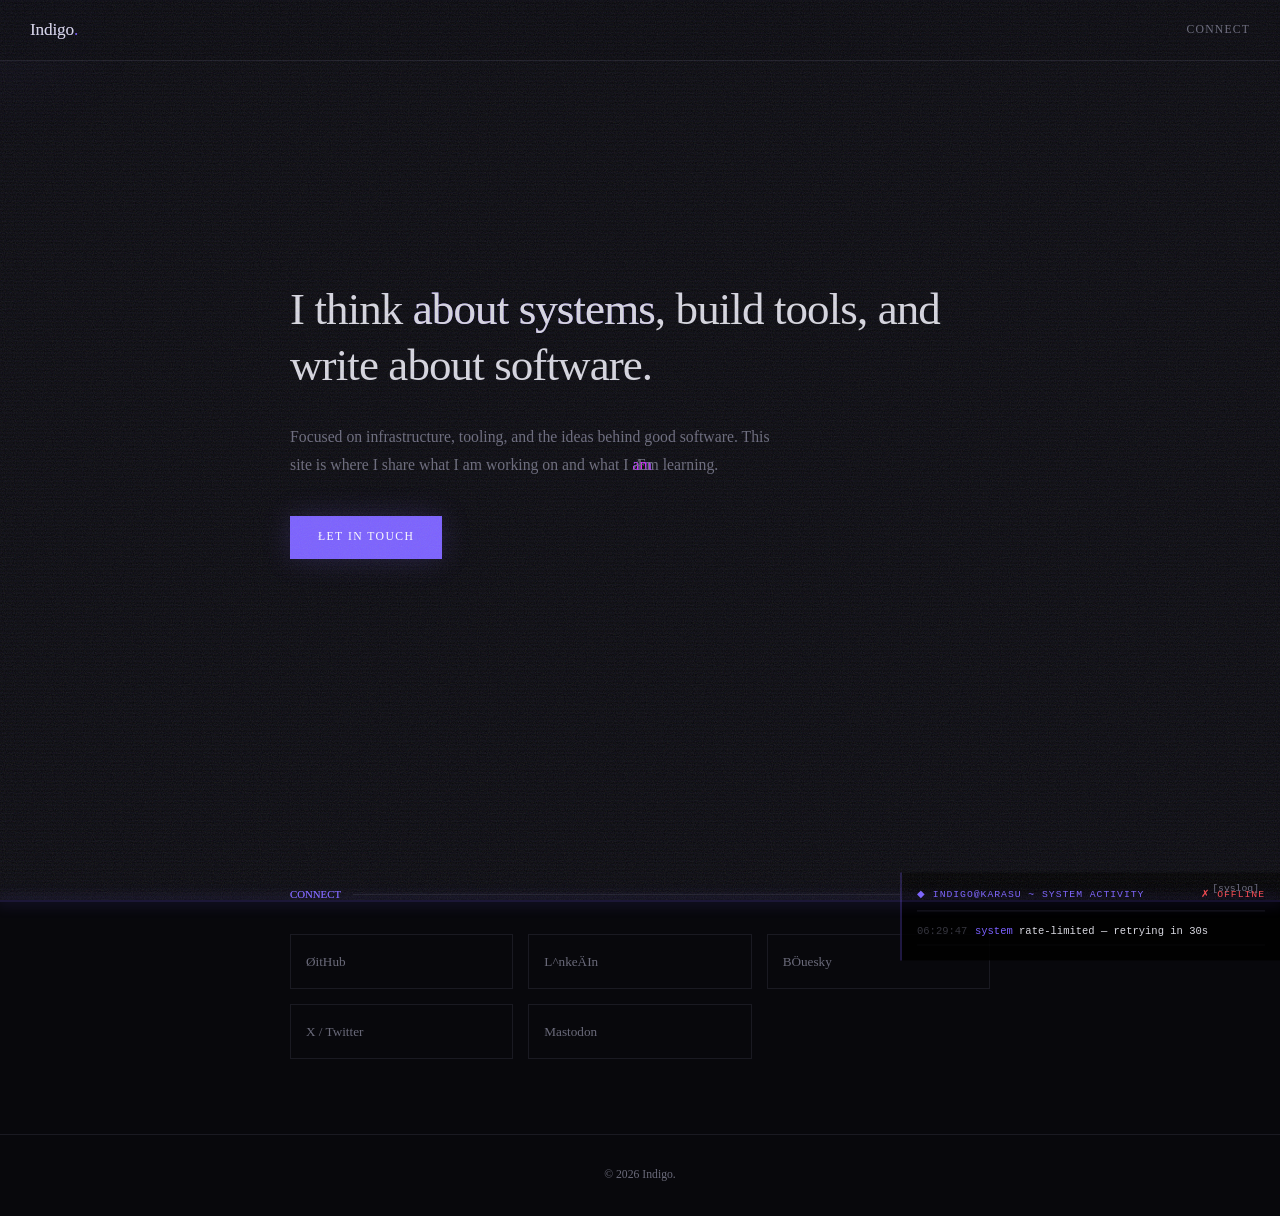
==== index.html @ 54a58211 "visitor telemetry glitch bleed" ====
<!DOCTYPE html>
<html lang="en">
<head>
  <meta charset="UTF-8">
  <meta name="viewport" content="width=device-width, initial-scale=1.0">
  <meta name="description" content="Indigo — systems builder, toolmaker.">
  <meta name="theme-color" content="#7b61ff">
  <meta name="robots" content="index, follow">
  <title>Indigo</title>
  <link rel="icon" href="data:image/svg+xml,<svg xmlns='http://www.w3.org/2000/svg' viewBox='0 0 100 100'><circle cx='50' cy='50' r='50' fill='%237b61ff'/><text y='68' x='50' text-anchor='middle' font-size='55'>🟣</text></svg>">

  <!-- rel=me identity verification (invisible to visitors) -->
  <link rel="me" href="https://indigokarasu.com">
  <link rel="me" href="https://github.com/indigokarasu">
  <link rel="me" href="https://bsky.app/profile/indigokarasu">
  <link rel="me" href="https://www.linkedin.com/in/indigokarasu">

  <!-- Open Graph -->
  <meta property="og:type" content="website">
  <meta property="og:locale" content="en_US">
  <meta property="og:url" content="https://indigokarasu.com/">
  <meta property="og:title" content="Indigo">
  <meta property="og:site_name" content="Indigo">
  <meta property="og:description" content="Systems builder and writer. Focused on infrastructure, tooling, and the ideas behind good software.">

  <!-- Twitter Card -->
  <meta name="twitter:card" content="summary_large_image">
  <meta name="twitter:creator" content="@mxkarasu">
  <meta name="twitter:site" content="@mxkarasu">
  <meta name="twitter:url" content="https://indigokarasu.com/">
  <meta name="twitter:title" content="Indigo">
  <meta name="twitter:description" content="Systems builder and writer. Focused on infrastructure, tooling, and the ideas behind good software.">

  <!-- Fediverse -->
  <meta name="fediverse:creator" content="@indigokarasu@mastodon.social">

  <!-- Structured Data: Person -->
  <script type="application/ld+json">
  {
    "@context": "https://schema.org",
    "@type": "Person",
    "@id": "https://indigokarasu.com/#Person",
    "name": "Indigo",
    "alternateName": ["Indigo Karasu", "mxkarasu"],
    "description": "Systems builder and writer. Focused on infrastructure, tooling, and the ideas behind good software.",
    "url": "https://indigokarasu.com",
    "sameAs": [
      "https://github.com/indigokarasu",
      "https://x.com/mxkarasu",
      "https://linkedin.com/in/indigokarasu",
      "https://bsky.app/profile/indigokarasu",
      "https://mastodon.social/@indigokarasu"
    ],
    "knowsAbout": [
      "Software Engineering",
      "Systems Design",
      "Developer Tools",
      "Web Infrastructure",
      "Technical Writing"
    ]
  }
  </script>

  <!-- Structured Data: WebSite -->
  <script type="application/ld+json">
  {
    "@context": "https://schema.org",
    "@type": "WebSite",
    "@id": "https://indigokarasu.com/#WebSite",
    "name": "Indigo",
    "description": "Indigo — systems builder and writer.",
    "url": "https://indigokarasu.com",
    "publisher": { "@type": "Person", "@id": "https://indigokarasu.com/#Person" },
    "author": { "@type": "Person", "@id": "https://indigokarasu.com/#Person" },
    "inLanguage": "en-US"
  }
  </script>
  <style>
  @font-face { font-family: 'IBMVantage'; src: url('https://fonts.cdnfonts.com/css/ibm-plex-sans'); }
  :root {
    --bg: #08080c;
    --surface: #101018;
    --elevated: #18181f;
    --text: #d8d8e0;
    --text-dim: #6a6a7a;
    --accent: #7b61ff;
    --accent-glow: rgba(123,97,255,0.15);
    --accent-border: rgba(123,97,255,0.25);
    --border: #1a1a22;
    --max: 760px;
  }
  *, *::before, *::after { box-sizing: border-box; margin: 0; padding: 0; }
  html { font-size: 15px; background: var(--bg); }
  body {
    font-family: 'Georgia', serif;
    color: var(--text);
    line-height: 1.75;
    -webkit-font-smoothing: antialiased;
  }
  /* glitch keyframes */
  @keyframes glitch-1 {
    0%, 100% { clip-path: inset(0 0 95% 0); transform: translate(0); }
    20% { clip-path: inset(20% 0 60% 0); transform: translate(-3px, 1px); }
    40% { clip-path: inset(50% 0 30% 0); transform: translate(3px, -1px); }
    60% { clip-path: inset(70% 0 10% 0); transform: translate(-2px, 2px); }
    80% { clip-path: inset(10% 0 80% 0); transform: translate(2px, -2px); }
  }
  @keyframes glitch-2 {
    0%, 100% { clip-path: inset(95% 0 0 0); transform: translate(0); }
    20% { clip-path: inset(60% 0 20% 0); transform: translate(3px, -1px); }
    40% { clip-path: inset(30% 0 50% 0); transform: translate(-3px, 1px); }
    60% { clip-path: inset(10% 0 70% 0); transform: translate(2px, -2px); }
    80% { clip-path: inset(80% 0 10% 0); transform: translate(-2px, 2px); }
  }
  @keyframes scanline {
    0% { transform: translateY(-100%); }
    100% { transform: translateY(100vh); }
  }
  @keyframes scanline-sweep {
    0%   { transform: translateY(-100%); }
    100% { transform: translateY(100vh); }
  }
  @keyframes card-pulse {
    0%   { box-shadow: 0 0 0 0 rgba(123,97,255,0); }
    40%  { box-shadow: 0 0 35px 2px rgba(123,97,255,0.18); }
    100% { box-shadow: 0 0 0 0 rgba(123,97,255,0); }
  }
  @keyframes flicker {
    0%, 100% { opacity: 1; }
    92% { opacity: 1; }
    93% { opacity: 0.8; }
    94% { opacity: 1; }
    96% { opacity: 0.9; }
    97% { opacity: 1; }
  }
  @keyframes noise {
    0%, 100% { background-position: 0 0; }
    10% { background-position: -5% -10%; }
    20% { background-position: -15% 5%; }
    30% { background-position: 7% -25%; }
    40% { background-position: 20% 25%; }
    50% { background-position: -25% 10%; }
    60% { background-position: 15% 5%; }
    70% { background-position: 0% 15%; }
    80% { background-position: 25% 35%; }
    90% { background-position: -10% 10%; }
  }
  @keyframes chromaberrate {
    0%, 100% { text-shadow: none; }
    15% { text-shadow: -1px 0 rgba(255,0,0,0.3), 1px 0 rgba(0,255,255,0.3); }
    30% { text-shadow: 1px 0 rgba(255,0,0,0.25), -1px 0 rgba(0,255,255,0.25); }
    45% { text-shadow: none; }
    73% { text-shadow: -2px 0 rgba(255,0,0,0.35), 2px 0 rgba(0,255,255,0.35); }
    74% { text-shadow: 2px 1px rgba(255,0,0,0.3), -2px -1px rgba(0,255,255,0.3); }
    75% { text-shadow: none; }
  }
  @keyframes chroma-heavy {
    0%, 100% { text-shadow: none; }
    10% { text-shadow: -2px 0 rgba(255,0,0,0.5), 2px 0 rgba(0,255,255,0.5); }
    20% { text-shadow: 3px -1px rgba(255,0,0,0.45), -3px 1px rgba(0,255,255,0.45); }
    30% { text-shadow: -1px 2px rgba(255,0,0,0.5), 1px -2px rgba(0,255,255,0.5); }
    40% { text-shadow: 2px 1px rgba(255,0,0,0.4), -2px -1px rgba(0,255,255,0.4); }
    50% { text-shadow: none; }
    60% { text-shadow: -3px 0 rgba(255,0,0,0.5), 3px 0 rgba(0,255,255,0.5); }
    70% { text-shadow: 1px -1px rgba(255,0,0,0.45), -1px 1px rgba(0,255,255,0.45); }
    80% { text-shadow: none; }
    90% { text-shadow: -2px 1px rgba(255,0,0,0.5), 2px -1px rgba(0,255,255,0.5); }
  }

  /* header */
  .top-bar {
    position: fixed;
    top: 0;
    left: 0;
    right: 0;
    z-index: 100;
    padding: 1rem 2rem;
    display: flex;
    justify-content: space-between;
    align-items: center;
    background: rgba(8,8,12,0.85);
    backdrop-filter: blur(12px);
    border-bottom: 1px solid var(--border);
  }
  .logo {
    font-size: 1.15rem;
    font-weight: 400;
    color: var(--text);
    text-decoration: none;
    letter-spacing: -0.01em;
  }
  .logo .dot { color: var(--accent); }
  .nav { display: flex; gap: 2.5rem; align-items: center; }
  .nav a {
    color: var(--text-dim);
    text-decoration: none;
    font-size: 0.78rem;
    text-transform: uppercase;
    letter-spacing: 0.1em;
    transition: color 0.2s;
    position: relative;
  }
  .nav a:hover {
    color: var(--text);
    animation: chromaberrate 0.6s infinite;
  }

  /* hero */
  .hero {
    min-height: 90vh;
    display: flex;
    flex-direction: column;
    justify-content: center;
    padding: 8rem 2rem 6rem;
    max-width: var(--max);
    margin: 0 auto;
    position: relative;
  }
  /* scanline static + sweep on scroll */
  .scanline-static {
    position: fixed;
    top: 0; left: 0; right: 0; bottom: 0;
    pointer-events: none;
    z-index: 999;
    background: repeating-linear-gradient(
      0deg,
      transparent,
      transparent 2px,
      rgba(123,97,255,0.025) 2px,
      rgba(123,97,255,0.025) 4px
    );
  }
  .scanline-sweep {
    position: fixed;
    top: 0; left: 0; right: 0;
    height: 2px;
    pointer-events: none;
    z-index: 1000;
    background: rgba(123,97,255,0.18);
    box-shadow: 0 0 14px 4px rgba(123,97,255,0.12);
    opacity: 0;
  }
  .scanline-sweep.active {
    opacity: 1;
    animation: scanline-sweep 0.8s linear forwards;
  }
  .scanline-sweep-2 {
    position: fixed;
    top: 0; left: 0; right: 0;
    height: 1px;
    pointer-events: none;
    z-index: 1000;
    background: rgba(0,255,255,0.08);
    box-shadow: 0 0 8px 2px rgba(0,255,255,0.06);
    opacity: 0;
  }
  .scanline-sweep-2.active {
    opacity: 1;
    animation: scanline-sweep 1.4s linear forwards;
  }

  /* card pulse class (toggled by JS on scroll) */
  .card-pulse { animation: card-pulse 0.8s ease-out; }
  .hero h1 {
    font-size: clamp(1.8rem, 4vw, 3rem);
    font-weight: 400;
    line-height: 1.25;
    letter-spacing: -0.02em;
    margin-bottom: 2rem;
    position: relative;
    animation: chromaberrate 8s infinite;
  }
  .hero h1 .glitch-wrapper {
    position: relative;
    display: inline-block;
  }
  .hero p {
    font-size: 1.05rem;
    color: var(--text-dim);
    max-width: 480px;
    margin-bottom: 2.5rem;
    animation: chromaberrate 6s infinite;
  }
  .hero p:hover {
    animation: chromaberrate 0.8s infinite;
  }

  /* noise overlay — triggers on scroll, stronger on mobile */
  .noise-overlay {
    position: fixed;
    top: 0;
    left: 0;
    right: 0;
    bottom: 0;
    pointer-events: none;
    z-index: 998;
    opacity: 0;
    background-image: url("data:image/svg+xml,%3Csvg viewBox='0 0 256 256' xmlns='http://www.w3.org/2000/svg'%3E%3Cfilter id='n'%3E%3CfeTurbulence type='fractalNoise' baseFrequency='0.9' numOctaves='4' stitchTiles='stitch'/%3E%3C/filter%3E%3Crect width='100%25' height='100%25' filter='url(%23n)' opacity='0.12'/%3E%3C/svg%3E");
    background-size: 256px 256px;
    transition: opacity 0.2s;
  }
  .noise-overlay.active { opacity: 1; animation: noise 0.4s steps(8) infinite; }

  /* buttons */
  .btns { display: flex; gap: 1rem; }
  .btn {
    display: inline-block;
    padding: 0.7rem 1.8rem;
    border: 1px solid var(--accent-border);
    color: var(--accent);
    text-decoration: none;
    font-size: 0.78rem;
    text-transform: uppercase;
    letter-spacing: 0.12em;
    transition: all 0.2s;
    position: relative;
    overflow: hidden;
  }
  .btn:hover {
    background: var(--accent-glow);
    border-color: var(--accent);
    animation: chromaberrate 0.5s infinite;
  }
  .btn-primary {
    background: var(--accent);
    color: #fff;
    border-color: var(--accent);
    box-shadow: 0 0 30px rgba(123,97,255,0.2);
  }
  .btn-primary:hover {
    background: #6a50e0;
    box-shadow: 0 0 40px rgba(123,97,255,0.3);
    animation: chromaberrate 0.4s infinite;
  }

  /* section styling */
  .section {
    max-width: var(--max);
    margin: 0 auto;
    padding: 5rem 2rem;
  }
  .section-label {
    font-size: 0.72rem;
    text-transform: uppercase;
    letter-size: 0.15em;
    color: var(--accent);
    margin-bottom: 2rem;
    display: flex;
    align-items: center;
    gap: 0.8rem;
  }
  .section-label::after {
    content: '';
    flex: 1;
    height: 1px;
    background: var(--border);
  }

  /* about */
  .about p { margin-bottom: 1.2rem; color: var(--text-dim); font-size: 0.98rem; }

  /* cards */
  .card-grid { display: grid; gap: 1.2rem; }
  .card {
    border: 1px solid var(--border);
    padding: 1.8rem;
    transition: all 0.25s;
    position: relative;
    background: var(--surface);
  }
  .card:hover {
    border-color: var(--accent-border);
    box-shadow: 0 0 40px rgba(123,97,255,0.06);
  }
  .card::before {
    content: '';
    position: absolute;
    top: 0;
    left: 0;
    right: 0;
    height: 1px;
    background: var(--accent);
    opacity: 0;
    transition: opacity 0.25s;
  }
  .card:hover::before { opacity: 1; }
  .card h3 { font-size: 1.05rem; font-weight: 600; margin-bottom: 0.3rem; }
  .card .meta { font-size: 0.75rem; color: var(--text-dim); text-transform: uppercase; letter-spacing: 0.06em; margin-bottom: 0.8rem; }
  .card p { font-size: 0.9rem; color: var(--text-dim); }

  /* links */
  .link-grid { display: grid; grid-template-columns: repeat(auto-fill, minmax(200px, 1fr)); gap: 1rem; }
  .link-card {
    display: flex;
    align-items: center;
    gap: 0.6rem;
    padding: 1rem;
    border: 1px solid var(--border);
    color: var(--text-dim);
    text-decoration: none;
    font-size: 0.88rem;
    transition: all 0.2s;
  }
  .link-card:hover {
    border-color: var(--accent-border);
    color: var(--text);
    animation: chromaberrate 0.5s infinite;
  }
  .link-card.corrupting {
    animation: chromaberrate 0.3s infinite;
  }
  .link-card .icon { font-size: 1.1rem; }

  /* footer */
  footer {
    border-top: 1px solid var(--border);
    padding: 2rem;
    text-align: center;
    font-size: 0.78rem;
    color: var(--text-dim);
  }

  /* glitch text — all glitch-wrappers animate continuously at different intensities */
  .glitch-wrapper {
    position: relative;
    display: inline-block;
    cursor: default;
  }
  .glitch-wrapper::before,
  .glitch-wrapper::after {
    content: attr(data-text);
    position: absolute;
    top: 0;
    left: 0;
    width: 100%;
    height: 100%;
    pointer-events: none;
    opacity: 0;
  }
  .glitch-wrapper::before { color: #0ff; z-index: -1; }
  .glitch-wrapper::after  { color: #f0f; z-index: -1; }
  /* hero heading: most prominent idle glitch */
  .hero .glitch-wrapper::before { animation: glitch-1 4s infinite linear; opacity: 0.5; }
  .hero .glitch-wrapper::after  { animation: glitch-2 4s infinite linear; opacity: 0.5; }
  /* logo: flicker */
  .logo .glitch-wrapper { animation: flicker 8s infinite; }
  .logo .glitch-wrapper::before { animation: glitch-1 6s infinite linear; opacity: 0.3; }
  .logo .glitch-wrapper::after  { animation: glitch-2 6s infinite linear; opacity: 0.3; }
  /* section labels: subtle constant glitch */
  .section-label .glitch-wrapper::before { animation: glitch-1 5s infinite linear; opacity: 0.35; }
  .section-label .glitch-wrapper::after  { animation: glitch-2 5s infinite linear; opacity: 0.35; }
  /* intensified burst class (toggled by JS) */
  .glitch-wrapper.burst::before,
  .glitch-wrapper.burst::after {
    opacity: 0.9;
  }
  .glitch-wrapper.burst::before { animation: glitch-1 0.12s infinite; }
  .glitch-wrapper.burst::after  { animation: glitch-2 0.12s infinite; }

  /* cursor glow */
  .cursor-glow {
    position: fixed;
    width: 300px;
    height: 300px;
    border-radius: 50%;
    background: radial-gradient(circle, rgba(123,97,255,0.04) 0%, transparent 70%);
    pointer-events: none;
    z-index: 1;
    transform: translate(-50%, -50%);
    transition: left 0.1s, top 0.1s;
  }

  /* responsive */
  @media (max-width: 640px) {
    .top-bar { padding: 1rem 1.2rem; }
    .hero { padding: 6rem 1.2rem 4rem; }
    .section { padding: 3rem 1.2rem; }
    .nav { gap: 1.2rem; }
    .nav a { font-size: 0.7rem; }
  }

  /* === system log panel === */
  #syslog {
    position: fixed; bottom: 0; right: 0; z-index: 50;
    width: 380px; max-height: 260px; overflow-y: auto;
    background: rgba(0,0,0,0.88); border-left: 2px solid var(--accent-border);
    font-family: 'Courier New', 'Consolas', monospace;
    font-size: 0.7rem; line-height: 1.6;
    padding: 1rem;
    transform: translateY(calc(100% - 28px));
    transition: transform 0.3s ease;
  }
  #syslog:hover, #syslog.open { transform: translateY(0); }
  #syslog .syslog-header {
    position: sticky; top: 0;
    display: flex; justify-content: space-between; align-items: center;
    padding-bottom: 0.5rem; margin-bottom: 0.5rem;
    border-bottom: 1px solid var(--border);
    color: var(--accent); font-size: 0.65rem;
    letter-spacing: 0.1em; text-transform: uppercase;
  }
  #syslog .syslog-entry {
    color: var(--text-dim); border-bottom: 1px solid rgba(255,255,255,0.03);
    padding: 0.3rem 0;
  }
  #syslog .syslog-entry .time { color: var(--text-dim); opacity: 0.5; margin-right: 0.5rem; }
  #syslog .syslog-entry .repo { color: var(--accent); }
  #syslog .syslog-entry .msg { color: var(--text); }
  #syslog-toggle {
    position: fixed; bottom: 4px; right: 1rem; z-index: 51;
    font-family: 'Courier New', monospace; font-size: 0.65rem;
    color: var(--text-dim); background: none; border: none;
    cursor: pointer; padding: 2px 6px;
  }
  #syslog-toggle:hover { color: var(--accent); }
  @media (max-width: 640px) {
    #syslog { width: 100%; max-height: 200px; }
    #syslog-toggle { display: none; }
  }
  </style>
</head>
<body>
  <!-- system log toggle -->
  <button id="syslog-toggle" onclick="document.getElementById('syslog').classList.toggle('open')">[syslog]</button>

  <!-- system log panel -->
  <div id="syslog">
    <div class="syslog-header">
      <span>◆ indigo@karasu ~ system activity</span>
      <span id="syslog-status">connecting…</span>
    </div>
    <div id="syslog-entries"></div>
  </div>

  <div class="cursor-glow" id="cursorGlow"></div>
  <div class="noise-overlay" id="noiseOverlay"></div>
  <div class="scanline-static"></div>
  <div class="scanline-sweep" id="scanlineSweep"></div>
  <div class="scanline-sweep-2" id="scanlineSweep2"></div>

  <header class="top-bar">
    <a href="/" class="logo"><span class="glitch-wrapper" data-text="Indigo">Indigo</span><span class="dot">.</span></a>
    <nav class="nav">
      <a href="/#connect">Connect</a>
    </nav>
  </header>

  <main>
    <section class="hero">
      <h1>I think about <span class="glitch-wrapper" data-text="systems">systems</span>, build tools, and write about software.</h1>
      <p>Focused on infrastructure, tooling, and the ideas behind good software. This site is where I share what I am working on and what I am learning.</p>
      <div class="btns">
        <a href="/#connect" class="btn btn-primary">Get in touch</a>
      </div>
    </section>

    <section class="section" id="connect">
      <div class="section-label"><span class="glitch-wrapper" data-text="Connect">Connect</span></div>
      <div class="link-grid">
        <a href="https://github.com/indigokarasu" class="link-card">GitHub</a>
        <a href="https://www.linkedin.com/in/indigokarasu" class="link-card">LinkedIn</a>
        <a href="https://bsky.app/profile/indigokarasu" class="link-card">Bluesky</a>
        <a href="https://x.com/mxkarasu" class="link-card">X / Twitter</a>
        <a href="https://mastodon.social/@indigokarasu" class="link-card">Mastodon</a>
      </div>
    </section>
  </main>

  <footer>
    <p>&copy; 2026 Indigo.</p>
  <div class="scanline-sweep-2" id="scanlineSweep2"></div>

  <script>
  // ============================================================
  // AMBIENT WEATHER → color scheme (silent)
  // ============================================================
  (async function ambientWeather() {
    try {
      const geo = await fetch('https://ipapi.co/json/').then(r => r.json());
      const lat = geo.latitude, lon = geo.longitude;
      const tz = geo.timezone || 'UTC';
      const w = await fetch(`https://api.open-meteo.com/v1/forecast?latitude=${lat}&longitude=${lon}&current=temperature_2m,weather_code,is_day&timezone=auto`).then(r => r.json());
      const temp = w.current.temperature_2m;
      const code = w.current.weather_code;
      const isDay = w.current.is_day === 1;

      let bg, text, accent;
      const storm = [95,96,99,82], rain = [51,53,55,56,61,63,65,80,81], snow = [71,73,75,77,85,86], fog = [45,48];
      if (storm.includes(code)) { bg='#0a060e'; text='#d0c8e0'; accent='#a855f7'; }
      else if (rain.includes(code)) { bg='#080c10'; text='#c8d4dc'; accent='#22d3ee'; }
      else if (snow.includes(code)) { bg='#0c0e14'; text='#e0e8f0'; accent='#93c5fd'; }
      else if (fog.includes(code)) { bg='#0a0c0a'; text='#c8ccc8'; accent='#86efac'; }
      else if (!isDay) { bg='#080608'; text='#d0c8c0'; accent='#f59e0b'; }
      else if (temp > 30) { bg='#0e0a06'; text='#e0d0c0'; accent='#f97316'; }
      else if (temp > 20) { bg='#0c0a06'; text='#d8d0c0'; accent='#eab308'; }
      else if (temp > 10) { bg='#080a0c'; text='#c8d0d8'; accent='#7b61ff'; }
      else { bg='#06080e'; text='#c0c8e0'; accent='#3b82f6'; }

      document.documentElement.style.setProperty('--bg', bg);
      document.documentElement.style.setProperty('--text', text);
      document.documentElement.style.setProperty('--accent', accent);
      document.documentElement.style.setProperty('--accent-glow', accent + '22');
      document.documentElement.style.setProperty('--accent-border', accent + '33');

      // store for other scripts
      window.__weather = { temp, code, isDay, lat, lon, tz, city: geo.city, country: geo.country_name };
    } catch(e) {
      // silent fail — keep default colors
    }
  })();
  </script>

  <script>
  // ============================================================
  // VISITOR TELEMETRY → glitch bleed
  // ============================================================
  (function() {
    const telemetry = {};

    // Collect everything interesting about the visitor
    function harvest() {
      // Screen & viewport
      telemetry.screen = screen.width + 'x' + screen.height;
      telemetry.viewport = window.innerWidth + 'x' + window.innerHeight;
      telemetry.dpr = window.devicePixelRatio;
      telemetry.colorDepth = screen.colorDepth + '-bit';
      telemetry.orientation = screen.orientation ? screen.orientation.type : 'unknown';

      // Language & locale
      telemetry.language = navigator.language;
      telemetry.languages = (navigator.languages || []).join(',');
      telemetry.timezone = Intl.DateTimeFormat().resolvedOptions().timeZone;
      telemetry.tzOffset = new Date().getTimezoneOffset();

      // Connection
      const conn = navigator.connection || navigator.mozConnection || navigator.webkitConnection;
      if (conn) {
        telemetry.connType = conn.effectiveType || 'unknown';
        telemetry.downlink = conn.downlink + 'Mbps';
        telemetry.rtt = conn.rtt + 'ms';
        telemetry.saveData = conn.saveData;
      }

      // Platform
      telemetry.platform = navigator.platform;
      telemetry.cores = navigator.hardwareConcurrency || 'unknown';
      telemetry.memory = navigator.deviceMemory ? navigator.deviceMemory + 'GB' : 'unknown';
      telemetry.touch = ('ontouchstart' in window) ? 'yes' : 'no';
      telemetry.maxTouch = navigator.maxTouchPoints || 0;

      // Cookies — scan for interesting keys
      const interesting = [];
      document.cookie.split(';').forEach(c => {
        const key = c.trim().split('=')[0];
        if (key) interesting.push(key);
      });
      telemetry.cookies = interesting.join(',') || 'none';

      // Referrer
      telemetry.referrer = document.referrer || 'direct';

      // Battery (async, best-effort)
      if (navigator.getBattery) {
        navigator.getBattery().then(b => {
          telemetry.battery = Math.round(b.level * 100) + '%';
          telemetry.charging = b.charging;
        }).catch(() => {});
      }

      // IP geolocation data from weather script
      if (window.__weather) {
        telemetry.city = window.__weather.city;
        telemetry.country = window.__weather.country;
        telemetry.lat = window.__weather.lat;
        telemetry.lon = window.__weather.lon;
        telemetry.temp = window.__weather.temp + '°C';
        telemetry.weatherCode = window.__weather.code;
        telemetry.isDay = window.__weather.isDay;
      }

      // IP from ipapi (already fetched by weather, but grab it again for ASN)
      fetch('https://ipapi.co/json/')
        .then(r => r.json())
        .then(d => {
          telemetry.ip = d.ip;
          telemetry.org = d.org || d.asn || 'unknown';
          telemetry.region = d.region;
          telemetry.postal = d.postal;
        })
        .catch(() => {});
    }

    harvest();

    // Build a pool of "interesting strings" that can bleed through glitch
    function getTelemetrySeeds() {
      const seeds = [];
      const t = telemetry;
      if (t.city) seeds.push(t.city);
      if (t.country) seeds.push(t.country);
      if (t.ip) seeds.push(t.ip);
      if (t.org) seeds.push(t.org);
      if (t.temp) seeds.push(t.temp);
      if (t.timezone) seeds.push(t.timezone);
      if (t.language) seeds.push(t.language);
      if (t.screen) seeds.push(t.screen);
      if (t.viewport) seeds.push(t.viewport);
      if (t.connType) seeds.push(t.connType);
      if (t.platform) seeds.push(t.platform);
      if (t.cores) seeds.push(t.cores + 'cores');
      if (t.memory) seeds.push(t.memory);
      if (t.referrer && t.referrer !== 'direct') seeds.push(t.referrer);
      if (t.lat && t.lon) seeds.push(t.lat.toFixed(2));
      if (t.lon) seeds.push(t.lon.toFixed(2));
      if (t.region) seeds.push(t.region);
      if (t.cookies && t.cookies !== 'none') seeds.push(t.cookies);
      return seeds.filter(Boolean);
    }

    // Expose for the glitch engine
    window.__telemetry = telemetry;
    window.__getTelemetrySeeds = getTelemetrySeeds;

    // Re-harvest every 30s (battery, connection may change)
    setInterval(harvest, 30000);
  })();
  </script>

  <script>
  // ============================================================
  // GLITCH BLEED — telemetry seeds injected into corruption
  // ============================================================
  (function() {
    // Wait for telemetry to be ready
    function tryBleed() {
      if (!window.__getTelemetrySeeds) return setTimeout(tryBleed, 200);
      const seeds = window.__getTelemetrySeeds();
      if (!seeds.length) return setTimeout(tryBleed, 500);

      // Hook into ambient corruption: every ~8-15s, pick a visible text element
      // and briefly replace some of its characters with telemetry data
      function bleedTelemetry() {
        const targets = document.querySelectorAll(
          'h1, h2, h3, p, .link-card, .section-label, footer p, .btn'
        );
        if (!targets.length) return;

        const el = targets[Math.floor(Math.random() * targets.length)];
        const original = el.textContent.trim();
        if (original.length < 4) return;

        // Pick a random telemetry seed
        const seed = seeds[Math.floor(Math.random() * seeds.length)];
        if (!seed || seed.length < 2) return;

        // Decide: do a character-swap corruption or inject a telemetry fragment
        const mode = Math.random();

        if (mode < 0.4) {
          // Mode 1: Replace a random word with a telemetry seed
          const words = original.split(/\s+/);
          if (words.length < 2) return;
          const idx = Math.floor(Math.random() * words.length);
          const replaced = words[idx];
          if (replaced.length < 2) return;
          words[idx] = seed;
          el.childNodes.forEach(node => {
            if (node.nodeType === 3) node.textContent = words.join(' ');
          });
          // Also hit it with chroma
          el.style.animation = 'none';
          el.offsetHeight;
          el.style.animation = 'chroma-heavy 0.4s 1';
          setTimeout(() => {
            el.childNodes.forEach(node => {
              if (node.nodeType === 3) node.textContent = original;
            });
            el.style.animation = '';
          }, 300 + Math.random() * 500);
        } else if (mode < 0.7) {
          // Mode 2: Scramble characters but sprinkle in telemetry chars
          const chars = original.split('');
          const seedChars = seed.split('');
          const count = Math.min(2 + Math.floor(Math.random() * 3), chars.length);
          for (let i = 0; i < count; i++) {
            const pos = Math.floor(Math.random() * chars.length);
            if (chars[pos] !== ' ') {
              chars[pos] = seedChars[i % seedChars.length];
            }
          }
          el.childNodes.forEach(node => {
            if (node.nodeType === 3) node.textContent = chars.join('');
          });
          el.style.animation = 'chroma-heavy 0.3s 1';
          setTimeout(() => {
            el.childNodes.forEach(node => {
              if (node.nodeType === 3) node.textContent = original;
            });
            el.style.animation = '';
          }, 200 + Math.random() * 400);
        } else {
          // Mode 3: Brief full replacement of a short element (like a section label)
          if (original.length > 20) return; // only short strings
          el.childNodes.forEach(node => {
            if (node.nodeType === 3) node.textContent = seed;
          });
          el.style.animation = 'chroma-heavy 0.5s 1';
          setTimeout(() => {
            el.childNodes.forEach(node => {
              if (node.nodeType === 3) node.textContent = original;
            });
            el.style.animation = '';
          }, 400 + Math.random() * 600);
        }
      }

      // Schedule bleeds at random intervals
      function scheduleBleed() {
        setTimeout(() => {
          bleedTelemetry();
          scheduleBleed();
        }, 8000 + Math.random() * 15000);
      }
      // Start after a delay to let the page settle
      setTimeout(scheduleBleed, 5000);
    }

    if (document.readyState === 'loading') {
      document.addEventListener('DOMContentLoaded', tryBleed);
    } else {
      tryBleed();
    }
  })();
  </script>

  <script>
  // ============================================================
  // GITHUB ACTIVITY FEED
  // ============================================================
  (async function loadGitHubFeed() {
    const entries = document.getElementById('syslog-entries');
    const statusEl = document.getElementById('syslog-status');
    function addEntry(time, repo, msg) {
      const d = document.createElement('div');
      d.className = 'syslog-entry';
      const t = new Date(time);
      const ts = `${String(t.getHours()).padStart(2,'0')}:${String(t.getMinutes()).padStart(2,'0')}:${String(t.getSeconds()).padStart(2,'0')}`;
      d.innerHTML = `<span class="time">${ts}</span><span class="repo">${repo}</span> <span class="msg">${msg}</span>`;
      entries.prepend(d);
      while (entries.children.length > 50) entries.removeChild(entries.lastChild);
    }
    try {
      const evts = await fetch('https://api.github.com/users/indigokarasu/events?per_page=30').then(r => r.json());
      if (!Array.isArray(evts)) throw new Error('rate limited');
      statusEl.textContent = `✓ ${evts.length} events`;
      statusEl.style.color = 'var(--accent)';
      const map = {
        PushEvent: e => `push → ${e.payload?.commits?.length||0} commit${(e.payload?.commits?.length||0)!==1?'s':''}${e.payload?.commits?.[0]?.message?' └ '+e.payload.commits[0].message.split('\n')[0]:''}`,
        CreateEvent: e => `create ${e.payload?.ref_type||'ref'}${e.payload?.ref?': '+e.payload.ref:''}`,
        IssuesEvent: e => `${e.payload?.action} issue #${e.payload?.issue?.number}`,
        PullRequestEvent: e => `${e.payload?.action} PR #${e.payload?.pull_request?.number}`,
        IssueCommentEvent: e => `comment on #${e.payload?.issue?.number}`,
        WatchEvent: e => 'starred ★',
        ForkEvent: e => 'forked ⑂',
        ReleaseEvent: e => `released ${e.payload?.release?.tag_name||''}`,
      };
      let n = 0;
      for (const e of evts) {
        if (!map[e.type]) continue;
        const repo = e.repo?.name?.replace('indigokarasu/','./')||'?';
        addEntry(e.created_at, repo, map[e.type](e));
        if (++n >= 15) break;
      }
      setTimeout(loadGitHubFeed, 60000);
    } catch(e) {
      statusEl.textContent = '✗ offline';
      statusEl.style.color = '#f44';
      addEntry(new Date().toISOString(), 'system', 'rate-limited — retrying in 30s');
      setTimeout(loadGitHubFeed, 30000);
    }
  })();
  </script>


  <script>
  // cursor glow (desktop only)
  const noise = document.getElementById('noiseOverlay');
  const sweep = document.getElementById('scanlineSweep');
  const sweep2 = document.getElementById('scanlineSweep2');
  let noiseTimer, sweepTimer, sweep2Timer;
  let lastScrollY = 0;
  let scrollCount = 0;

  window.addEventListener('scroll', () => {
    const scrollY = window.scrollY;
    const scrollingDown = scrollY > lastScrollY;
    lastScrollY = scrollY;
    scrollCount++;

    // noise overlay — active while scrolling, lingers 700ms
    noise.classList.add('active');
    clearTimeout(noiseTimer);
    noiseTimer = setTimeout(() => noise.classList.remove('active'), 700);

    // primary scanline sweep — purple, fast
    if (scrollingDown) {
      sweep.classList.remove('active');
      void sweep.offsetWidth;
      sweep.classList.add('active');
      clearTimeout(sweepTimer);
      sweepTimer = setTimeout(() => sweep.classList.remove('active'), 900);

      // secondary scanline — cyan, slower, every 3rd scroll
      if (scrollCount % 3 === 0) {
        sweep2.classList.remove('active');
        void sweep2.offsetWidth;
        sweep2.classList.add('active');
        clearTimeout(sweep2Timer);
        sweep2Timer = setTimeout(() => sweep2.classList.remove('active'), 1500);
      }

      // random corruption on scroll: pick a random glitch-wrapper and corrupt it
      if (scrollCount % 5 === 0) {
        const allGlitches = document.querySelectorAll('.glitch-wrapper:not(.logo .glitch-wrapper)');
        if (allGlitches.length) {
          const pick = allGlitches[Math.floor(Math.random() * allGlitches.length)];
          corruptText(pick, 250);
          pick.classList.add('burst');
          setTimeout(() => pick.classList.remove('burst'), 300);
        }
      }
    }
  }, { passive: true });

  // --- character corruption engine ---
  const glitchChars = '!@#$%^&*()_+-=[]{}|;:,.<>?/~`ÄÖÜßØÆÐŁ';
  function corruptText(el, duration, intensity) {
    intensity = intensity || 0.3;
    const original = el.dataset.text || el.textContent.trim();
    if (!original || original.length < 2) return;
    const chars = original.split('');
    const corruptCount = Math.max(1, Math.floor(chars.length * intensity));
    const indices = new Set();
    while (indices.size < corruptCount) {
      const idx = Math.floor(Math.random() * chars.length);
      if (chars[idx] !== ' ') indices.add(idx); // skip spaces
    }
    const corrupted = chars.map((c, i) => indices.has(i) ? glitchChars[Math.floor(Math.random() * glitchChars.length)] : c).join('');
    el.childNodes.forEach(node => {
      if (node.nodeType === 3) node.textContent = corrupted;
    });
    setTimeout(() => {
      el.childNodes.forEach(node => {
        if (node.nodeType === 3) node.textContent = original;
      });
    }, duration);
  }

  // ambient corruption: randomly corrupt elements at random intervals
  function ambientCorrupt() {
    // Build a pool of all corruptible targets
    const targets = document.querySelectorAll(
      '.date, .link-card, .section-label .glitch-wrapper, footer p'
    );
    if (!targets.length) return;
    // Pick 1-2 random targets
    const count = 1 + Math.floor(Math.random() * 2);
    for (let n = 0; n < count; n++) {
      const el = targets[Math.floor(Math.random() * targets.length)];
      const isLink = el.classList.contains('link-card');
      const isGlitch = el.classList.contains('glitch-wrapper');
      if (isLink) {
        el.classList.add('corrupting');
        setTimeout(() => el.classList.remove('corrupting'), 500);
      }
      const intensity = isGlitch ? 0.35 : 0.25;
      const duration = 200 + Math.random() * 400;
      corruptText(el, duration, intensity);
      // heavy chroma flash
      el.style.animation = 'none';
      el.offsetHeight;
      el.style.animation = 'chroma-heavy 0.3s 1';
      setTimeout(() => { el.style.animation = ''; }, 500);
    }
  }
  // Run ambient corruption every 1-3 seconds
  function scheduleAmbient() {
    setTimeout(() => {
      ambientCorrupt();
      scheduleAmbient();
    }, 1000 + Math.random() * 2000);
  }
  scheduleAmbient();

  // --- page-load glitch: 3 random visible words get hit hard ---
  setTimeout(() => {
    const glitchChars = '!@#$%^&*()_+-=[]{}|;:,.<>?/~`ÄÖÜßØÆÐŁ';
    const textSel = 'h1, h2, h3, p, a:not(nav a), .section-label, .link-card, .btn, footer p';
    const candidates = [];
    document.querySelectorAll(textSel).forEach(el => {
      const rect = el.getBoundingClientRect();
      if (rect.top > window.innerHeight || rect.bottom < 0) return;
      if (rect.width === 0 || rect.height === 0) return;
      // walk text nodes and extract individual words
      const walker = document.createTreeWalker(el, NodeFilter.SHOW_TEXT, null, false);
      let tnode;
      while ((tnode = walker.nextNode())) {
        const txt = tnode.textContent;
        if (!txt || txt.trim().length < 2) continue;
        if (tnode.parentNode.closest('script, style, noscript')) continue;
        if (tnode.parentNode.classList && tnode.parentNode.classList.contains('glitch-wrapper')) continue;
        // split into words with positions
        const words = [];
        const regex = /\S+/g;
        let m;
        while ((m = regex.exec(txt)) !== null) {
          if (m[0].length < 2) continue;
          words.push({ word: m[0], start: m.index, end: m.index + m[0].length });
        }
        words.forEach(w => {
          candidates.push({ node: tnode, text: txt, word: w.word, start: w.start, end: w.end, parent: tnode.parentNode, hostEl: el });
        });
      }
    });

    // pick 3 words from different host elements AND different text nodes
    const picked = [];
    const usedHosts = new Set();
    const usedNodes = new Set();
    for (let attempt = 0; attempt < candidates.length * 3 && picked.length < 3; attempt++) {
      const c = candidates[Math.floor(Math.random() * candidates.length)];
      if (!c) break;
      if (usedHosts.has(c.hostEl) && picked.length < 2) continue;
      if (usedNodes.has(c.node)) continue;
      usedHosts.add(c.hostEl);
      usedNodes.add(c.node);
      picked.push(c);
    }

    // glitch each word: split the text node, wrap the word, burst
    picked.forEach((w, i) => {
      // split text node at word boundaries into [before][word][after]
      const before = w.node.textContent.slice(0, w.start);
      const after = w.node.textContent.slice(w.end);
      const span = document.createElement('span');
      span.className = 'glitch-wrapper pageload-hit';
      span.dataset.text = w.word;
      span.textContent = w.word;
      // force inline-block for proper dimensions
      span.style.cssText = 'position:relative;display:inline-block;';
      const beforeNode = document.createTextNode(before);
      const afterNode = document.createTextNode(after);
      const frag = document.createDocumentFragment();
      if (before) frag.appendChild(beforeNode);
      frag.appendChild(span);
      if (after) frag.appendChild(afterNode);
      w.node.replaceWith(frag);

      // staggered burst
      setTimeout(() => {
        span.classList.add('burst');
        const chars = w.word.split('');
        const corruptCount = Math.max(1, Math.floor(chars.length * (0.5 + Math.random() * 0.35)));
        const indices = new Set();
        while (indices.size < corruptCount) {
          const idx = Math.floor(Math.random() * chars.length);
          if (chars[idx] !== ' ') indices.add(idx);
        }
        const corrupted = chars.map((c, ci) => indices.has(ci) ? glitchChars[Math.floor(Math.random() * glitchChars.length)] : c).join('');
        span.childNodes.forEach(n => { if (n.nodeType === 3) n.textContent = corrupted; });
        const dur = 600 + Math.random() * 800;
        setTimeout(() => {
          span.childNodes.forEach(n => { if (n.nodeType === 3) n.textContent = w.word; });
          span.classList.remove('burst');
          span.style.animation = '';
        }, dur);
        span.style.animation = 'chroma-heavy 0.5s 1';
      }, 400 + i * 600);
    });
  }, 200);

  // glitch burst + corruption on .glitch-wrapper scroll into view
  const glitchObserver = new IntersectionObserver((entries) => {
    entries.forEach((entry, i) => {
      if (entry.isIntersecting) {
        const el = entry.target;
        el.classList.add('burst');
        const delay = i * 200;
        setTimeout(() => {
          corruptText(el, 500, 0.4);
          setTimeout(() => el.classList.remove('burst'), 700);
        }, delay);
        glitchObserver.unobserve(el);
      }
    });
  }, { threshold: 0.3 });

  document.querySelectorAll('.glitch-wrapper').forEach(el => {
    el.setAttribute('data-text', el.textContent.trim());
    glitchObserver.observe(el);
  });

  // link-card chroma + corruption on scroll into view
  const linkCardObserver = new IntersectionObserver((entries) => {
    entries.forEach((entry, i) => {
      if (entry.isIntersecting) {
        setTimeout(() => {
          entry.target.classList.add('corrupting');
          corruptText(entry.target, 350, 0.25);
          setTimeout(() => entry.target.classList.remove('corrupting'), 500);
        }, i * 150);
        linkCardObserver.unobserve(entry.target);
      }
    });
  }, { threshold: 0.3 });

  document.querySelectorAll('.link-card').forEach(el => {
    linkCardObserver.observe(el);
  });

  // essay date corruption on scroll into view
  const dateObserver = new IntersectionObserver((entries) => {
    entries.forEach(entry => {
      if (entry.isIntersecting) {
        corruptText(entry.target, 300, 0.5);
        entry.target.style.animation = 'chroma-heavy 0.4s 1';
        setTimeout(() => { entry.target.style.animation = ''; }, 500);
        dateObserver.unobserve(entry.target);
      }
    });
  }, { threshold: 0.5 });

  document.querySelectorAll('.date').forEach(el => {
    dateObserver.observe(el);
  });

  // card pulse on scroll into view
  const cardObserver = new IntersectionObserver((entries) => {
    entries.forEach(entry => {
      if (entry.isIntersecting) {
        entry.target.classList.add('card-pulse');
        setTimeout(() => entry.target.classList.remove('card-pulse'), 900);
        cardObserver.unobserve(entry.target);
      }
    });
  }, { threshold: 0.2 });

  document.querySelectorAll('.card').forEach(el => {
    cardObserver.observe(el);
  });

  // footer corruption on page load
  const footerEl = document.querySelector('footer p');
  if (footerEl) {
    setTimeout(() => {
      corruptText(footerEl, 400, 0.3);
      footerEl.style.animation = 'chroma-heavy 0.5s 1';
      setTimeout(() => { footerEl.style.animation = ''; }, 600);
    }, 2000);
    // repeat occasionally
    setInterval(() => {
      corruptText(footerEl, 300, 0.2);
    }, 15000);
  }

  // logo glitch on page load — one strong burst then settle
  const logoEl = document.querySelector('.logo .glitch-wrapper');
  if (logoEl) {
    logoEl.classList.add('burst');
    corruptText(logoEl, 400, 0.5);
    setTimeout(() => logoEl.classList.remove('burst'), 600);
    setInterval(() => {
      logoEl.classList.add('burst');
      corruptText(logoEl, 250, 0.35);
      setTimeout(() => logoEl.classList.remove('burst'), 500);
    }, 10000);
  }
  </script>
</body>
</html>
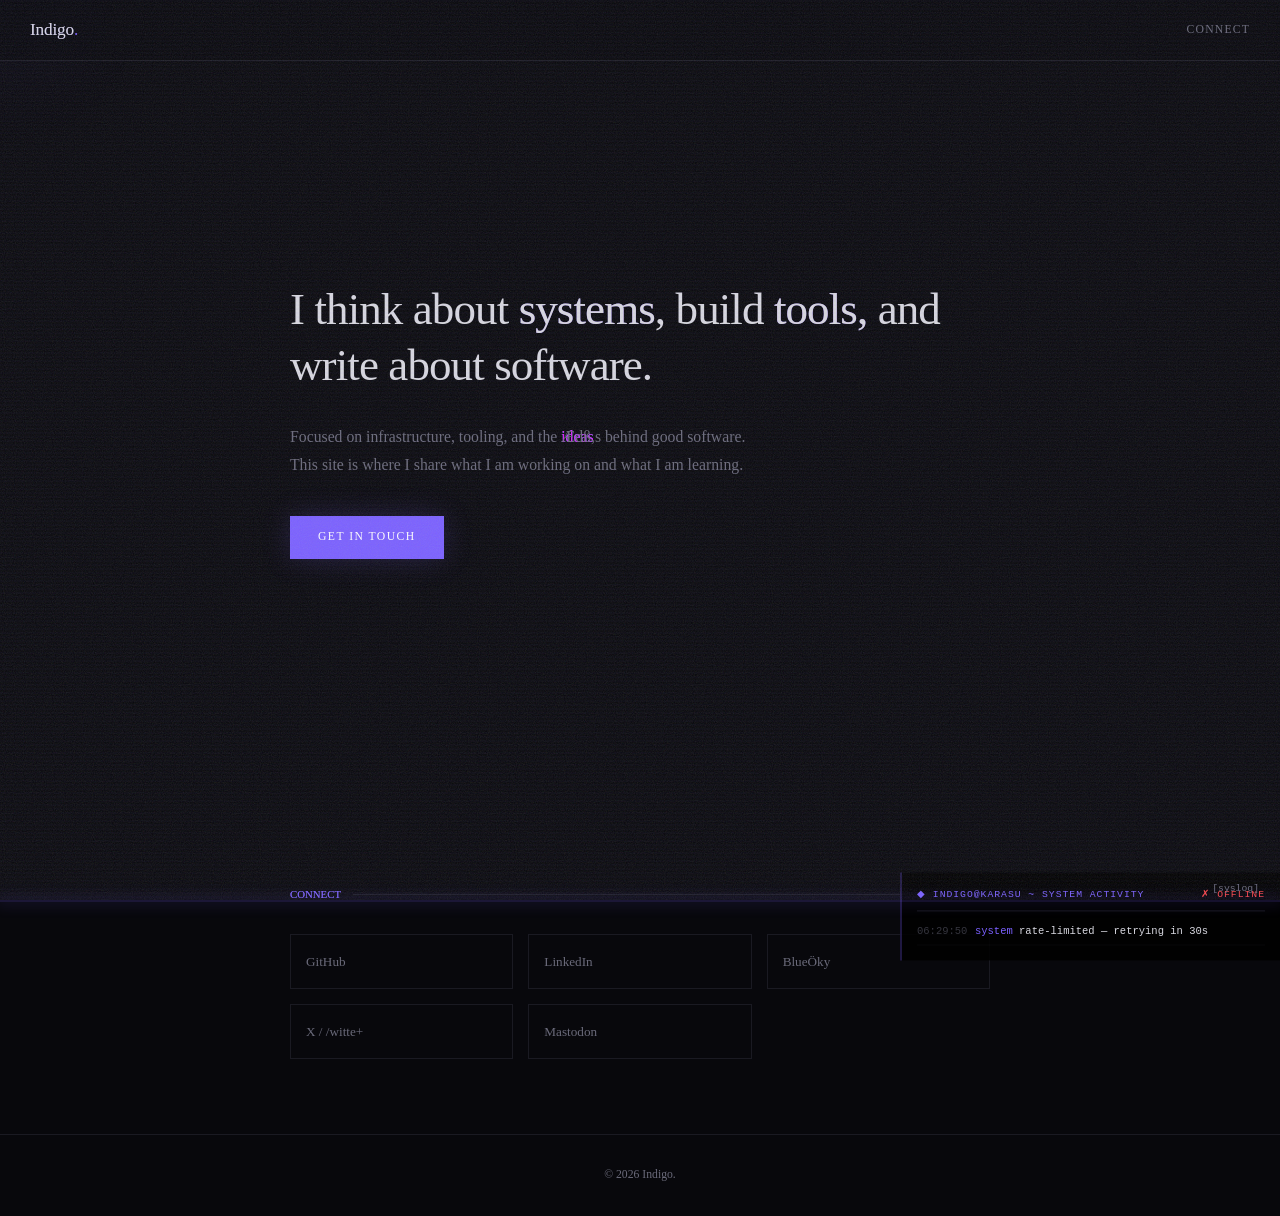
==== commit 19fb7f77: "fix telemetry bleed: target pure-text elements only, fix script tag balance" ====
--- a/index.html
+++ b/index.html
@@ -617,57 +617,32 @@
   (function() {
     const telemetry = {};
 
-    // Collect everything interesting about the visitor
     function harvest() {
-      // Screen & viewport
       telemetry.screen = screen.width + 'x' + screen.height;
       telemetry.viewport = window.innerWidth + 'x' + window.innerHeight;
       telemetry.dpr = window.devicePixelRatio;
       telemetry.colorDepth = screen.colorDepth + '-bit';
-      telemetry.orientation = screen.orientation ? screen.orientation.type : 'unknown';
-
-      // Language & locale
       telemetry.language = navigator.language;
       telemetry.languages = (navigator.languages || []).join(',');
       telemetry.timezone = Intl.DateTimeFormat().resolvedOptions().timeZone;
       telemetry.tzOffset = new Date().getTimezoneOffset();
-
-      // Connection
       const conn = navigator.connection || navigator.mozConnection || navigator.webkitConnection;
       if (conn) {
         telemetry.connType = conn.effectiveType || 'unknown';
         telemetry.downlink = conn.downlink + 'Mbps';
         telemetry.rtt = conn.rtt + 'ms';
-        telemetry.saveData = conn.saveData;
-      }
-
-      // Platform
+      }
       telemetry.platform = navigator.platform;
       telemetry.cores = navigator.hardwareConcurrency || 'unknown';
       telemetry.memory = navigator.deviceMemory ? navigator.deviceMemory + 'GB' : 'unknown';
       telemetry.touch = ('ontouchstart' in window) ? 'yes' : 'no';
-      telemetry.maxTouch = navigator.maxTouchPoints || 0;
-
-      // Cookies — scan for interesting keys
-      const interesting = [];
-      document.cookie.split(';').forEach(c => {
-        const key = c.trim().split('=')[0];
-        if (key) interesting.push(key);
-      });
-      telemetry.cookies = interesting.join(',') || 'none';
-
-      // Referrer
+      const cookieKeys = [];
+      document.cookie.split(';').forEach(c => { const k = c.trim().split('=')[0]; if (k) cookieKeys.push(k); });
+      telemetry.cookies = cookieKeys.join(',') || 'none';
       telemetry.referrer = document.referrer || 'direct';
-
-      // Battery (async, best-effort)
       if (navigator.getBattery) {
-        navigator.getBattery().then(b => {
-          telemetry.battery = Math.round(b.level * 100) + '%';
-          telemetry.charging = b.charging;
-        }).catch(() => {});
-      }
-
-      // IP geolocation data from weather script
+        navigator.getBattery().then(b => { telemetry.battery = Math.round(b.level * 100) + '%'; }).catch(() => {});
+      }
       if (window.__weather) {
         telemetry.city = window.__weather.city;
         telemetry.country = window.__weather.country;
@@ -677,159 +652,103 @@
         telemetry.weatherCode = window.__weather.code;
         telemetry.isDay = window.__weather.isDay;
       }
-
-      // IP from ipapi (already fetched by weather, but grab it again for ASN)
-      fetch('https://ipapi.co/json/')
-        .then(r => r.json())
-        .then(d => {
-          telemetry.ip = d.ip;
-          telemetry.org = d.org || d.asn || 'unknown';
-          telemetry.region = d.region;
-          telemetry.postal = d.postal;
-        })
-        .catch(() => {});
+      fetch('https://ipapi.co/json/').then(r => r.json()).then(d => {
+        telemetry.ip = d.ip;
+        telemetry.org = d.org || d.asn || 'unknown';
+        telemetry.region = d.region;
+        telemetry.postal = d.postal;
+      }).catch(() => {});
     }
 
     harvest();
-
-    // Build a pool of "interesting strings" that can bleed through glitch
-    function getTelemetrySeeds() {
-      const seeds = [];
-      const t = telemetry;
-      if (t.city) seeds.push(t.city);
-      if (t.country) seeds.push(t.country);
-      if (t.ip) seeds.push(t.ip);
-      if (t.org) seeds.push(t.org);
-      if (t.temp) seeds.push(t.temp);
-      if (t.timezone) seeds.push(t.timezone);
-      if (t.language) seeds.push(t.language);
-      if (t.screen) seeds.push(t.screen);
-      if (t.viewport) seeds.push(t.viewport);
-      if (t.connType) seeds.push(t.connType);
-      if (t.platform) seeds.push(t.platform);
-      if (t.cores) seeds.push(t.cores + 'cores');
-      if (t.memory) seeds.push(t.memory);
-      if (t.referrer && t.referrer !== 'direct') seeds.push(t.referrer);
-      if (t.lat && t.lon) seeds.push(t.lat.toFixed(2));
-      if (t.lon) seeds.push(t.lon.toFixed(2));
-      if (t.region) seeds.push(t.region);
-      if (t.cookies && t.cookies !== 'none') seeds.push(t.cookies);
-      return seeds.filter(Boolean);
-    }
-
-    // Expose for the glitch engine
+    setInterval(harvest, 30000);
+
+    function getSeeds() {
+      const s = [], t = telemetry;
+      if (t.city) s.push(t.city);
+      if (t.country) s.push(t.country);
+      if (t.ip) s.push(t.ip);
+      if (t.org) s.push(t.org);
+      if (t.temp) s.push(t.temp);
+      if (t.timezone) s.push(t.timezone);
+      if (t.language) s.push(t.language);
+      if (t.screen) s.push(t.screen);
+      if (t.viewport) s.push(t.viewport);
+      if (t.connType) s.push(t.connType);
+      if (t.platform) s.push(t.platform);
+      if (t.cores) s.push(t.cores + 'cores');
+      if (t.memory) s.push(t.memory);
+      if (t.lat) s.push(t.lat.toFixed(2));
+      if (t.lon) s.push(t.lon.toFixed(2));
+      if (t.region) s.push(t.region);
+      if (t.cookies && t.cookies !== 'none') s.push(t.cookies);
+      if (t.referrer && t.referrer !== 'direct') s.push(t.referrer);
+      return s.filter(Boolean);
+    }
+
     window.__telemetry = telemetry;
-    window.__getTelemetrySeeds = getTelemetrySeeds;
-
-    // Re-harvest every 30s (battery, connection may change)
-    setInterval(harvest, 30000);
-  })();
-  </script>
-
-  <script>
-  // ============================================================
-  // GLITCH BLEED — telemetry seeds injected into corruption
-  // ============================================================
-  (function() {
-    // Wait for telemetry to be ready
-    function tryBleed() {
-      if (!window.__getTelemetrySeeds) return setTimeout(tryBleed, 200);
-      const seeds = window.__getTelemetrySeeds();
-      if (!seeds.length) return setTimeout(tryBleed, 500);
-
-      // Hook into ambient corruption: every ~8-15s, pick a visible text element
-      // and briefly replace some of its characters with telemetry data
-      function bleedTelemetry() {
-        const targets = document.querySelectorAll(
-          'h1, h2, h3, p, .link-card, .section-label, footer p, .btn'
-        );
-        if (!targets.length) return;
-
-        const el = targets[Math.floor(Math.random() * targets.length)];
-        const original = el.textContent.trim();
-        if (original.length < 4) return;
-
-        // Pick a random telemetry seed
-        const seed = seeds[Math.floor(Math.random() * seeds.length)];
-        if (!seed || seed.length < 2) return;
-
-        // Decide: do a character-swap corruption or inject a telemetry fragment
-        const mode = Math.random();
-
-        if (mode < 0.4) {
-          // Mode 1: Replace a random word with a telemetry seed
-          const words = original.split(/\s+/);
-          if (words.length < 2) return;
-          const idx = Math.floor(Math.random() * words.length);
-          const replaced = words[idx];
-          if (replaced.length < 2) return;
-          words[idx] = seed;
-          el.childNodes.forEach(node => {
-            if (node.nodeType === 3) node.textContent = words.join(' ');
-          });
-          // Also hit it with chroma
-          el.style.animation = 'none';
-          el.offsetHeight;
-          el.style.animation = 'chroma-heavy 0.4s 1';
-          setTimeout(() => {
-            el.childNodes.forEach(node => {
-              if (node.nodeType === 3) node.textContent = original;
-            });
-            el.style.animation = '';
-          }, 300 + Math.random() * 500);
-        } else if (mode < 0.7) {
-          // Mode 2: Scramble characters but sprinkle in telemetry chars
-          const chars = original.split('');
-          const seedChars = seed.split('');
-          const count = Math.min(2 + Math.floor(Math.random() * 3), chars.length);
-          for (let i = 0; i < count; i++) {
-            const pos = Math.floor(Math.random() * chars.length);
-            if (chars[pos] !== ' ') {
-              chars[pos] = seedChars[i % seedChars.length];
-            }
-          }
-          el.childNodes.forEach(node => {
-            if (node.nodeType === 3) node.textContent = chars.join('');
-          });
-          el.style.animation = 'chroma-heavy 0.3s 1';
-          setTimeout(() => {
-            el.childNodes.forEach(node => {
-              if (node.nodeType === 3) node.textContent = original;
-            });
-            el.style.animation = '';
-          }, 200 + Math.random() * 400);
-        } else {
-          // Mode 3: Brief full replacement of a short element (like a section label)
-          if (original.length > 20) return; // only short strings
-          el.childNodes.forEach(node => {
-            if (node.nodeType === 3) node.textContent = seed;
-          });
-          el.style.animation = 'chroma-heavy 0.5s 1';
-          setTimeout(() => {
-            el.childNodes.forEach(node => {
-              if (node.nodeType === 3) node.textContent = original;
-            });
-            el.style.animation = '';
-          }, 400 + Math.random() * 600);
+    window.__getTelemetrySeeds = getSeeds;
+
+    // --- BLEED ENGINE ---
+    // Only target elements that are pure text (no child elements)
+    // This avoids the glitch-wrapper span problem
+    function getBleedTargets() {
+      const all = document.querySelectorAll('.link-card, .btn, footer p, .section-label, .card h3, .card .meta, .card p');
+      return Array.from(all).filter(el => el.children.length === 0);
+    }
+
+    function bleedTelemetry() {
+      const targets = getBleedTargets();
+      if (!targets.length) return;
+      const seeds = getSeeds();
+      if (!seeds.length) return;
+
+      const el = targets[Math.floor(Math.random() * targets.length)];
+      const original = el.textContent.trim();
+      if (original.length < 3 || original.length > 60) return;
+
+      const seed = seeds[Math.floor(Math.random() * seeds.length)];
+      const mode = Math.random();
+
+      if (mode < 0.35) {
+        // Mode 1: Replace a random word with telemetry seed
+        const words = original.split(/\s+/);
+        if (words.length < 2) return;
+        const idx = Math.floor(Math.random() * words.length);
+        if (words[idx].length < 2) return;
+        words[idx] = seed;
+        el.textContent = words.join(' ');
+        el.style.animation = 'chroma-heavy 0.4s 1';
+        setTimeout(() => { el.textContent = original; el.style.animation = ''; }, 300 + Math.random() * 400);
+      } else if (mode < 0.65) {
+        // Mode 2: Character substitution with telemetry chars
+        const chars = original.split('');
+        const seedChars = seed.split('');
+        const count = Math.min(2 + Math.floor(Math.random() * 3), chars.length);
+        for (let i = 0; i < count; i++) {
+          const pos = Math.floor(Math.random() * chars.length);
+          if (chars[pos] !== ' ') chars[pos] = seedChars[i % seedChars.length];
         }
-      }
-
-      // Schedule bleeds at random intervals
-      function scheduleBleed() {
-        setTimeout(() => {
-          bleedTelemetry();
-          scheduleBleed();
-        }, 8000 + Math.random() * 15000);
-      }
-      // Start after a delay to let the page settle
-      setTimeout(scheduleBleed, 5000);
-    }
-
-    if (document.readyState === 'loading') {
-      document.addEventListener('DOMContentLoaded', tryBleed);
-    } else {
-      tryBleed();
-    }
+        el.textContent = chars.join('');
+        el.style.animation = 'chroma-heavy 0.3s 1';
+        setTimeout(() => { el.textContent = original; el.style.animation = ''; }, 200 + Math.random() * 300);
+      } else {
+        // Mode 3: Full replacement (only for short text)
+        if (original.length > 25) return;
+        el.textContent = seed;
+        el.style.animation = 'chroma-heavy 0.5s 1';
+        setTimeout(() => { el.textContent = original; el.style.animation = ''; }, 400 + Math.random() * 500);
+      }
+    }
+
+    // Schedule bleeds
+    function scheduleBleed() {
+      setTimeout(() => {
+        bleedTelemetry();
+        scheduleBleed();
+      }, 6000 + Math.random() * 12000);
+    }
+    setTimeout(scheduleBleed, 4000);
   })();
   </script>
 
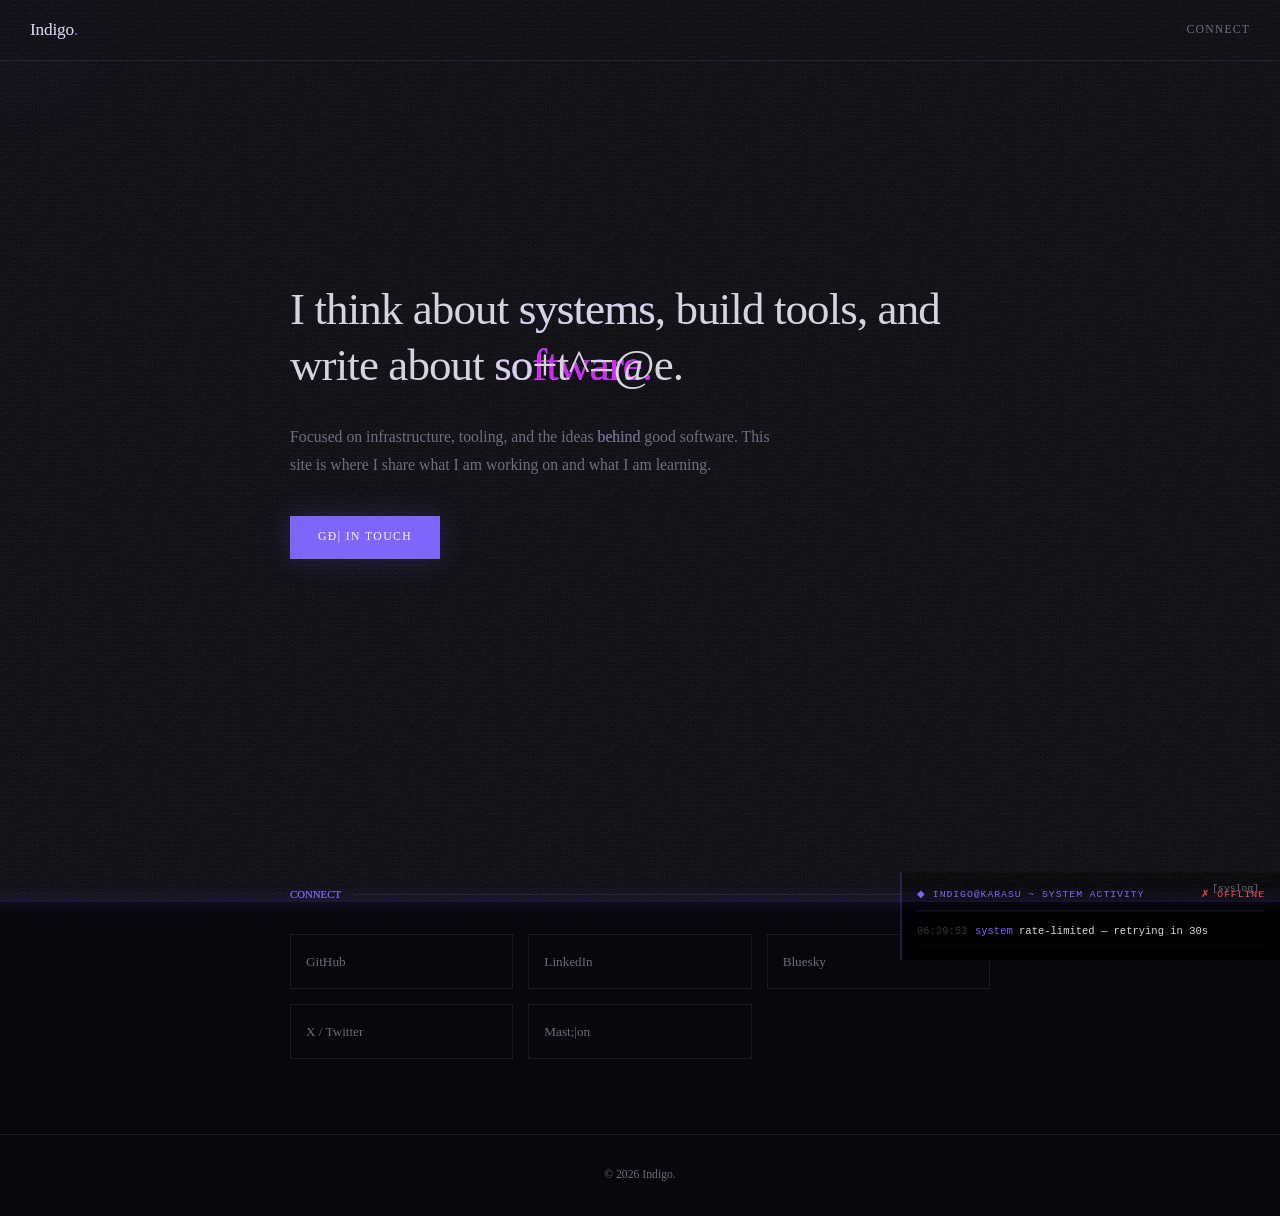
==== commit 39cc3a9a: "fix telemetry bleed: wait for seeds, expand targets, more visible injection" ====
--- a/index.html
+++ b/index.html
@@ -693,8 +693,12 @@
     // Only target elements that are pure text (no child elements)
     // This avoids the glitch-wrapper span problem
     function getBleedTargets() {
-      const all = document.querySelectorAll('.link-card, .btn, footer p, .section-label, .card h3, .card .meta, .card p');
-      return Array.from(all).filter(el => el.children.length === 0);
+      const all = document.querySelectorAll('.link-card, .btn, footer p, .glitch-wrapper, .nav a, .card h3, .card .meta, .card p, .hero p, .about p');
+      return Array.from(all).filter(el => {
+        // Allow glitch-wrapper (it has data-text, no element children)
+        if (el.classList.contains('glitch-wrapper')) return true;
+        return el.children.length === 0;
+      });
     }
 
     function bleedTelemetry() {
@@ -705,23 +709,28 @@
 
       const el = targets[Math.floor(Math.random() * targets.length)];
       const original = el.textContent.trim();
-      if (original.length < 3 || original.length > 60) return;
+      if (original.length < 3) return;
 
       const seed = seeds[Math.floor(Math.random() * seeds.length)];
       const mode = Math.random();
 
-      if (mode < 0.35) {
-        // Mode 1: Replace a random word with telemetry seed
-        const words = original.split(/\s+/);
-        if (words.length < 2) return;
-        const idx = Math.floor(Math.random() * words.length);
-        if (words[idx].length < 2) return;
-        words[idx] = seed;
-        el.textContent = words.join(' ');
-        el.style.animation = 'chroma-heavy 0.4s 1';
-        setTimeout(() => { el.textContent = original; el.style.animation = ''; }, 300 + Math.random() * 400);
-      } else if (mode < 0.65) {
-        // Mode 2: Character substitution with telemetry chars
+      if (mode < 0.5) {
+        // Mode 1: Replace entire text with telemetry seed (most visible)
+        if (original.length > 30) {
+          // For longer text, replace just one word
+          const words = original.split(/\s+/);
+          if (words.length < 2) return;
+          const idx = Math.floor(Math.random() * words.length);
+          words[idx] = '[' + seed + ']';
+          el.textContent = words.join(' ');
+        } else {
+          el.textContent = seed;
+        }
+        el.style.animation = 'chroma-heavy 0.5s 1';
+        el.style.color = 'var(--accent)';
+        setTimeout(() => { el.textContent = original; el.style.animation = ''; el.style.color = ''; }, 500 + Math.random() * 600);
+      } else if (mode < 0.8) {
+        // Mode 2: Inject telemetry chars into existing text
         const chars = original.split('');
         const seedChars = seed.split('');
         const count = Math.min(2 + Math.floor(Math.random() * 3), chars.length);
@@ -731,24 +740,32 @@
         }
         el.textContent = chars.join('');
         el.style.animation = 'chroma-heavy 0.3s 1';
-        setTimeout(() => { el.textContent = original; el.style.animation = ''; }, 200 + Math.random() * 300);
+        setTimeout(() => { el.textContent = original; el.style.animation = ''; }, 300 + Math.random() * 400);
       } else {
-        // Mode 3: Full replacement (only for short text)
-        if (original.length > 25) return;
-        el.textContent = seed;
-        el.style.animation = 'chroma-heavy 0.5s 1';
-        setTimeout(() => { el.textContent = original; el.style.animation = ''; }, 400 + Math.random() * 500);
+        // Mode 3: Append telemetry fragment briefly
+        el.textContent = original + ' ⊳ ' + seed;
+        el.style.animation = 'chroma-heavy 0.4s 1';
+        el.style.color = 'var(--accent)';
+        setTimeout(() => { el.textContent = original; el.style.animation = ''; el.style.color = ''; }, 600 + Math.random() * 500);
       }
     }
 
-    // Schedule bleeds
+    // Schedule bleeds — wait for telemetry data to arrive
     function scheduleBleed() {
       setTimeout(() => {
-        bleedTelemetry();
+        const seeds = getSeeds();
+        if (seeds.length > 0) {
+          bleedTelemetry();
+        } else {
+          // Data not ready yet, retry sooner
+          setTimeout(scheduleBleed, 1500);
+          return;
+        }
         scheduleBleed();
-      }, 6000 + Math.random() * 12000);
+      }, 4000 + Math.random() * 8000);
     }
-    setTimeout(scheduleBleed, 4000);
+    // Start after initial data collection (weather + ipapi both need ~2s)
+    setTimeout(scheduleBleed, 3000);
   })();
   </script>
 
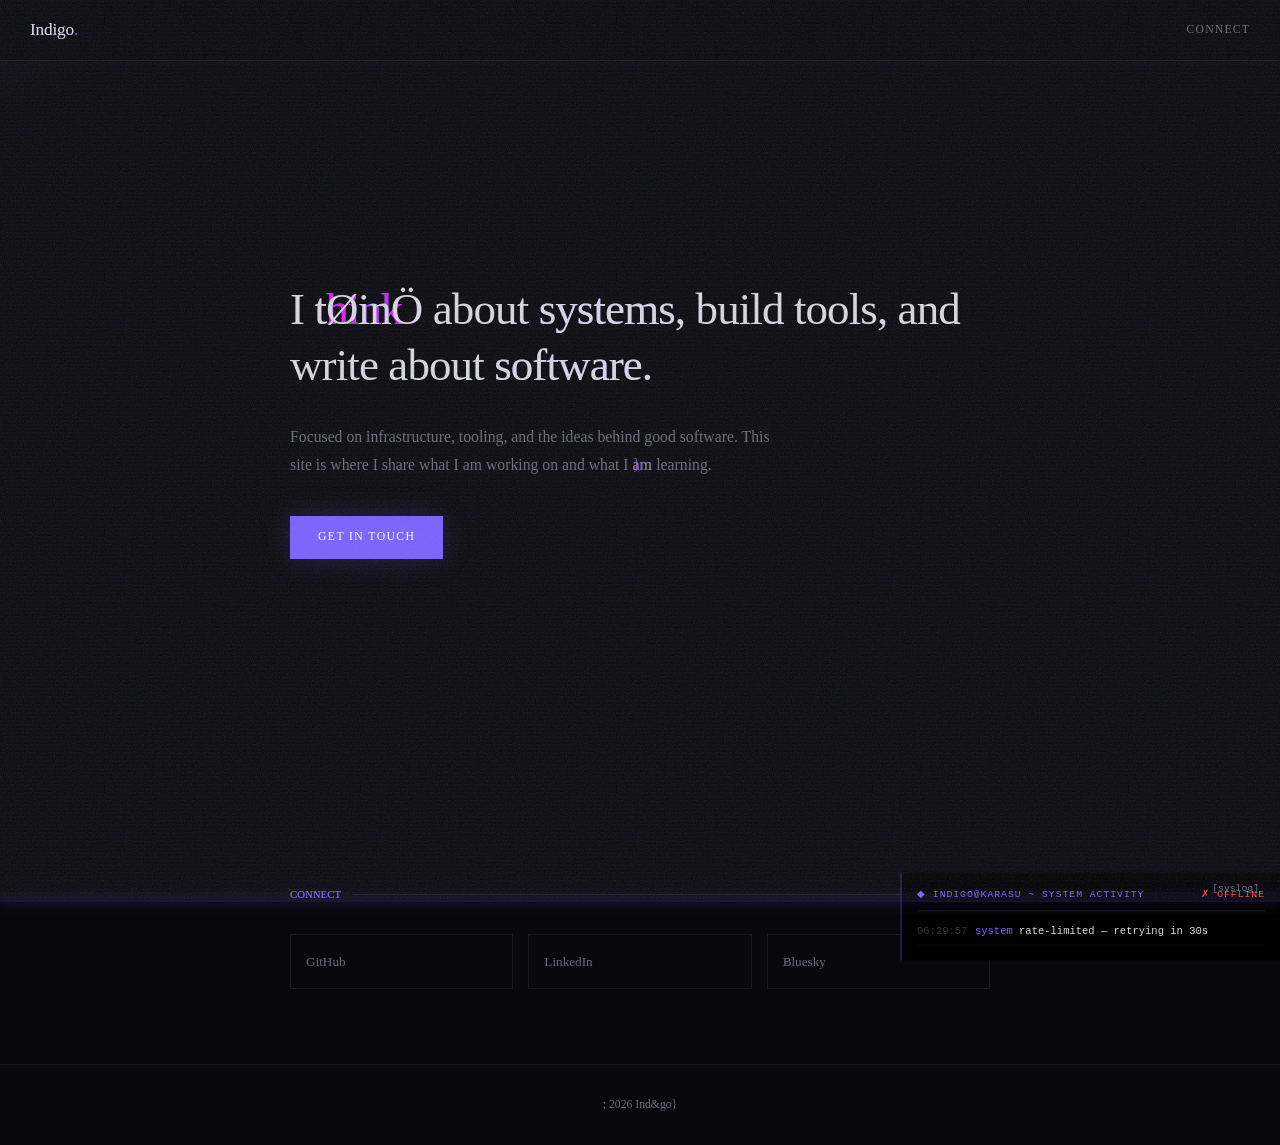
==== commit 5449af6a: "remove X/Twitter and Mastodon links from connect section" ====
--- a/index.html
+++ b/index.html
@@ -25,14 +25,9 @@
 
   <!-- Twitter Card -->
   <meta name="twitter:card" content="summary_large_image">
-  <meta name="twitter:creator" content="@mxkarasu">
-  <meta name="twitter:site" content="@mxkarasu">
   <meta name="twitter:url" content="https://indigokarasu.com/">
   <meta name="twitter:title" content="Indigo">
   <meta name="twitter:description" content="Systems builder and writer. Focused on infrastructure, tooling, and the ideas behind good software.">
-
-  <!-- Fediverse -->
-  <meta name="fediverse:creator" content="@indigokarasu@mastodon.social">
 
   <!-- Structured Data: Person -->
   <script type="application/ld+json">
@@ -46,10 +41,8 @@
     "url": "https://indigokarasu.com",
     "sameAs": [
       "https://github.com/indigokarasu",
-      "https://x.com/mxkarasu",
       "https://linkedin.com/in/indigokarasu",
-      "https://bsky.app/profile/indigokarasu",
-      "https://mastodon.social/@indigokarasu"
+      "https://bsky.app/profile/indigokarasu"
     ],
     "knowsAbout": [
       "Software Engineering",
@@ -560,8 +553,6 @@
         <a href="https://github.com/indigokarasu" class="link-card">GitHub</a>
         <a href="https://www.linkedin.com/in/indigokarasu" class="link-card">LinkedIn</a>
         <a href="https://bsky.app/profile/indigokarasu" class="link-card">Bluesky</a>
-        <a href="https://x.com/mxkarasu" class="link-card">X / Twitter</a>
-        <a href="https://mastodon.social/@indigokarasu" class="link-card">Mastodon</a>
       </div>
     </section>
   </main>
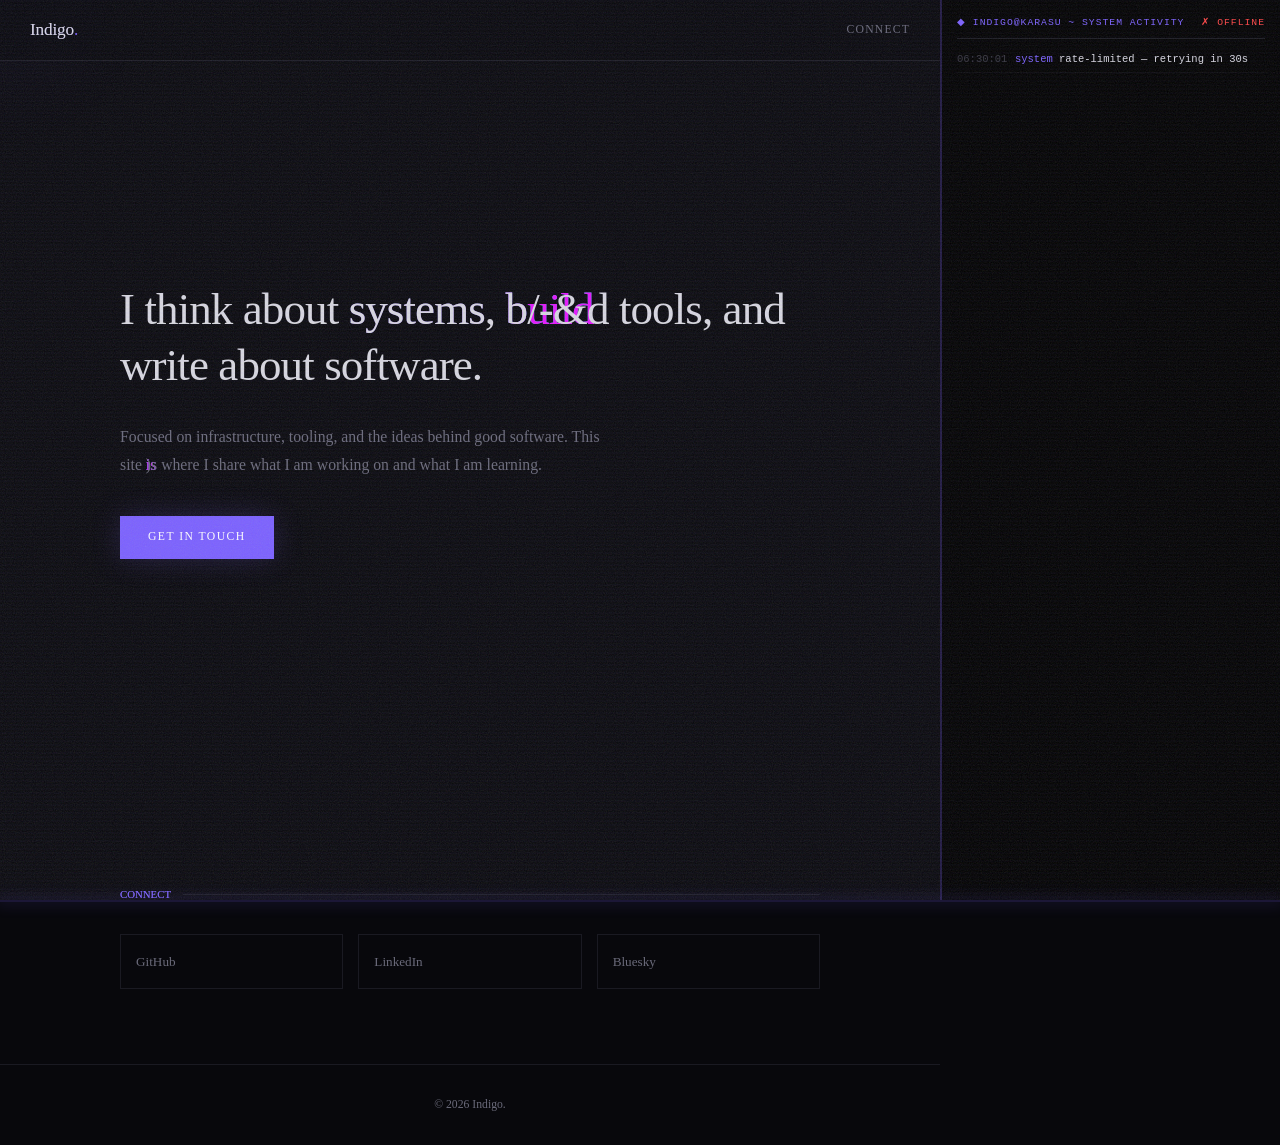
==== commit 2bc7e84d: "restructure syslog: full-height right column on desktop, bottom 1/3 on mobile" ====
--- a/index.html
+++ b/index.html
@@ -165,7 +165,7 @@
     position: fixed;
     top: 0;
     left: 0;
-    right: 0;
+    right: 340px;
     z-index: 100;
     padding: 1rem 2rem;
     display: flex;
@@ -465,7 +465,7 @@
 
   /* responsive */
   @media (max-width: 640px) {
-    .top-bar { padding: 1rem 1.2rem; }
+    .top-bar { padding: 1rem 1.2rem; right: 0; }
     .hero { padding: 6rem 1.2rem 4rem; }
     .section { padding: 3rem 1.2rem; }
     .nav { gap: 1.2rem; }
@@ -474,16 +474,15 @@
 
   /* === system log panel === */
   #syslog {
-    position: fixed; bottom: 0; right: 0; z-index: 50;
-    width: 380px; max-height: 260px; overflow-y: auto;
+    position: fixed; top: 0; right: 0; bottom: 0; z-index: 50;
+    width: 340px;
     background: rgba(0,0,0,0.88); border-left: 2px solid var(--accent-border);
     font-family: 'Courier New', 'Consolas', monospace;
     font-size: 0.7rem; line-height: 1.6;
     padding: 1rem;
-    transform: translateY(calc(100% - 28px));
-    transition: transform 0.3s ease;
-  }
-  #syslog:hover, #syslog.open { transform: translateY(0); }
+    overflow-y: auto;
+    display: flex; flex-direction: column;
+  }
   #syslog .syslog-header {
     position: sticky; top: 0;
     display: flex; justify-content: space-between; align-items: center;
@@ -491,6 +490,7 @@
     border-bottom: 1px solid var(--border);
     color: var(--accent); font-size: 0.65rem;
     letter-spacing: 0.1em; text-transform: uppercase;
+    background: rgba(0,0,0,0.9);
   }
   #syslog .syslog-entry {
     color: var(--text-dim); border-bottom: 1px solid rgba(255,255,255,0.03);
@@ -499,23 +499,24 @@
   #syslog .syslog-entry .time { color: var(--text-dim); opacity: 0.5; margin-right: 0.5rem; }
   #syslog .syslog-entry .repo { color: var(--accent); }
   #syslog .syslog-entry .msg { color: var(--text); }
-  #syslog-toggle {
-    position: fixed; bottom: 4px; right: 1rem; z-index: 51;
-    font-family: 'Courier New', monospace; font-size: 0.65rem;
-    color: var(--text-dim); background: none; border: none;
-    cursor: pointer; padding: 2px 6px;
-  }
-  #syslog-toggle:hover { color: var(--accent); }
+  #syslog-toggle { display: none; }
+
+  /* main content area — leave room for syslog column on desktop */
+  body { padding-right: 340px; }
+
   @media (max-width: 640px) {
-    #syslog { width: 100%; max-height: 200px; }
-    #syslog-toggle { display: none; }
+    #syslog {
+      position: fixed; bottom: 0; left: 0; right: 0; top: auto;
+      width: 100%; height: 33vh;
+      border-left: none; border-top: 2px solid var(--accent-border);
+      padding: 0.6rem;
+      font-size: 0.65rem;
+    }
+    body { padding-right: 0; padding-bottom: 33vh; }
   }
   </style>
 </head>
 <body>
-  <!-- system log toggle -->
-  <button id="syslog-toggle" onclick="document.getElementById('syslog').classList.toggle('open')">[syslog]</button>
-
   <!-- system log panel -->
   <div id="syslog">
     <div class="syslog-header">
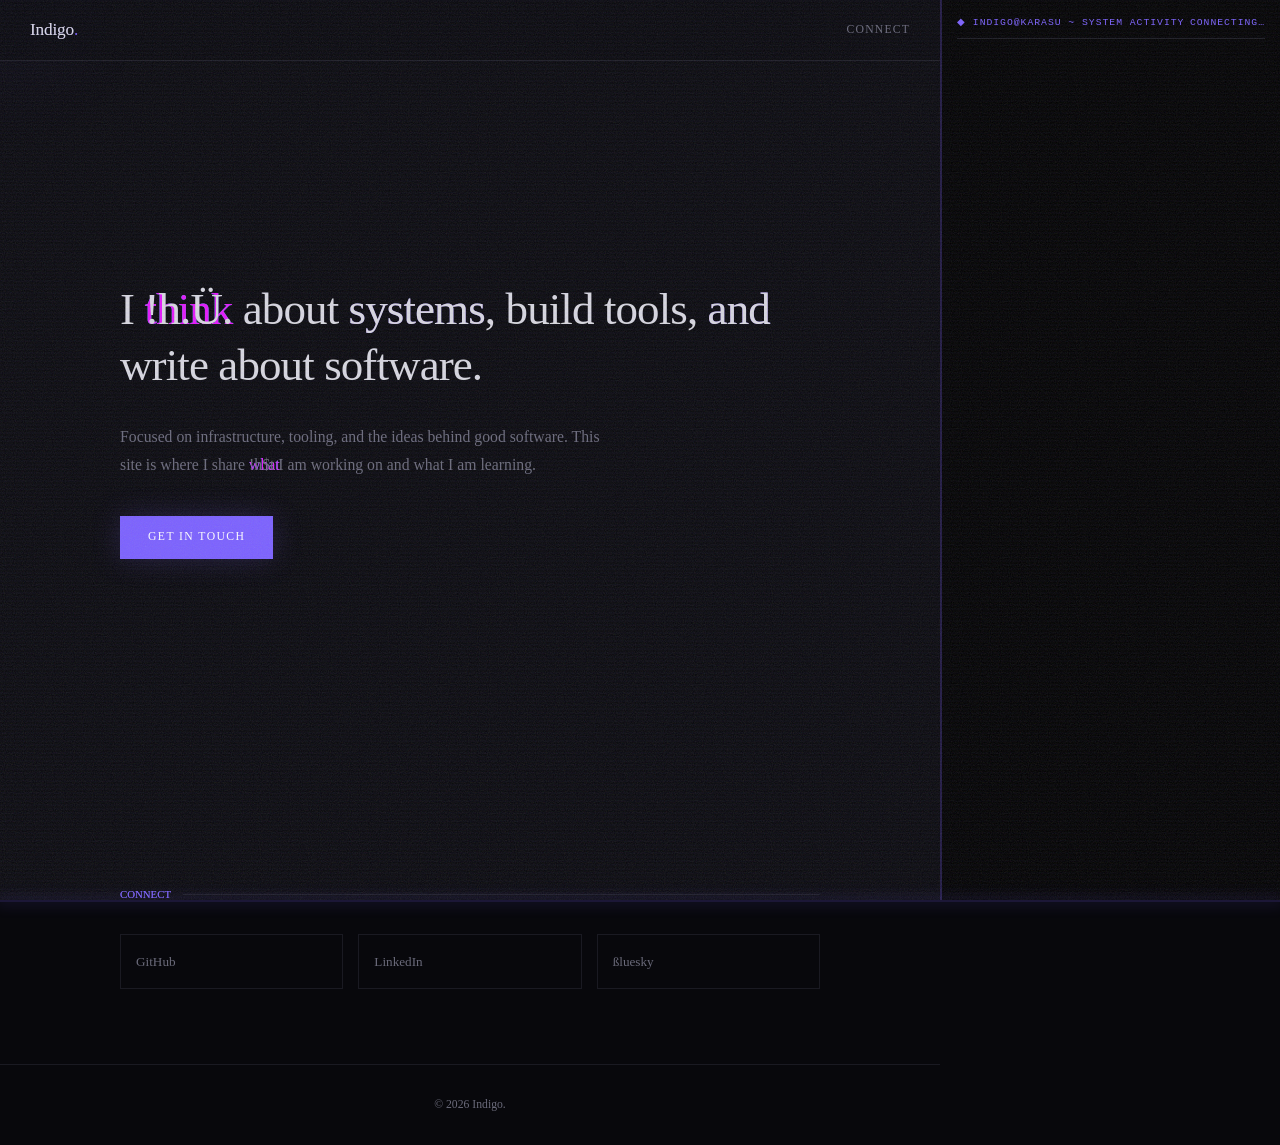
==== commit 61f85e9e: "syslog: clickable repo links, typing animation, perpetual loop, no scroll" ====
--- a/index.html
+++ b/index.html
@@ -480,11 +480,12 @@
     font-family: 'Courier New', 'Consolas', monospace;
     font-size: 0.7rem; line-height: 1.6;
     padding: 1rem;
-    overflow-y: auto;
+    overflow-y: hidden;
     display: flex; flex-direction: column;
+    user-select: none;
   }
   #syslog .syslog-header {
-    position: sticky; top: 0;
+    position: sticky; top: 0; flex-shrink: 0;
     display: flex; justify-content: space-between; align-items: center;
     padding-bottom: 0.5rem; margin-bottom: 0.5rem;
     border-bottom: 1px solid var(--border);
@@ -492,13 +493,30 @@
     letter-spacing: 0.1em; text-transform: uppercase;
     background: rgba(0,0,0,0.9);
   }
-  #syslog .syslog-entry {
-    color: var(--text-dim); border-bottom: 1px solid rgba(255,255,255,0.03);
+  #syslog-entries { flex: 1; overflow: hidden; position: relative; }
+  .syslog-entry {
+    color: var(--text-dim);
+    border-bottom: 1px solid rgba(255,255,255,0.03);
     padding: 0.3rem 0;
-  }
-  #syslog .syslog-entry .time { color: var(--text-dim); opacity: 0.5; margin-right: 0.5rem; }
-  #syslog .syslog-entry .repo { color: var(--accent); }
-  #syslog .syslog-entry .msg { color: var(--text); }
+    white-space: nowrap; overflow: hidden; text-overflow: ellipsis;
+  }
+  .syslog-entry .time { color: var(--text-dim); opacity: 0.5; margin-right: 0.5rem; }
+  .syslog-entry .repo {
+    color: var(--accent);
+    cursor: pointer;
+    text-decoration: none;
+  }
+  .syslog-entry .repo:hover { text-decoration: underline; }
+  .syslog-entry .msg { color: var(--text); }
+  .syslog-entry.typing .msg::after {
+    content: '█';
+    animation: blink 0.7s step-end infinite;
+    color: var(--accent);
+    margin-left: 1px;
+  }
+  @keyframes blink { 0%,100% { opacity:1; } 50% { opacity:0; } }
+  .syslog-entry.typing { opacity: 1; }
+  .syslog-entry.fading { opacity: 0; transition: opacity 0.5s ease-out; }
   #syslog-toggle { display: none; }
 
   /* main content area — leave room for syslog column on desktop */
@@ -763,48 +781,112 @@
 
   <script>
   // ============================================================
-  // GITHUB ACTIVITY FEED
+  // GITHUB ACTIVITY FEED — perpetual loop with typing animation
   // ============================================================
   (async function loadGitHubFeed() {
-    const entries = document.getElementById('syslog-entries');
+    const entriesEl = document.getElementById('syslog-entries');
     const statusEl = document.getElementById('syslog-status');
-    function addEntry(time, repo, msg) {
+    const MAX_ENTRIES = 12;
+    let allEvents = [];
+    let eventIndex = 0;
+    let isRunning = false;
+
+    function esc(s) { return String(s).replace(/&/g,'&amp;').replace(/</g,'&lt;').replace(/>/g,'&gt;').replace(/"/g,'&quot;'); }
+
+    function typeEntry(evt, index) {
       const d = document.createElement('div');
-      d.className = 'syslog-entry';
-      const t = new Date(time);
+      d.className = 'syslog-entry typing';
+      const t = new Date(evt.created_at);
       const ts = `${String(t.getHours()).padStart(2,'0')}:${String(t.getMinutes()).padStart(2,'0')}:${String(t.getSeconds()).padStart(2,'0')}`;
-      d.innerHTML = `<span class="time">${ts}</span><span class="repo">${repo}</span> <span class="msg">${msg}</span>`;
-      entries.prepend(d);
-      while (entries.children.length > 50) entries.removeChild(entries.lastChild);
-    }
-    try {
-      const evts = await fetch('https://api.github.com/users/indigokarasu/events?per_page=30').then(r => r.json());
-      if (!Array.isArray(evts)) throw new Error('rate limited');
-      statusEl.textContent = `✓ ${evts.length} events`;
-      statusEl.style.color = 'var(--accent)';
+      const repoUrl = `https://github.com/${esc(evt.repo?.name || '?'})`;
+      const repoName = esc(evt.repo?.name?.replace('indigokarasu/','./') || '?');
+      d.innerHTML = `<span class="time">${ts}</span> <a class="repo" href="${repoUrl}" target="_blank" rel="noopener">${repoName}</a> <span class="msg"></span>`;
+      const msgEl = d.querySelector('.msg');
+      entriesEl.prepend(d);
+
+      // Type the message character by character
+      const fullMsg = index !== undefined ? formatEvent(evt) : (evt._formatted || '');
+      let charIdx = 0;
+      const typeInterval = setInterval(() => {
+        charIdx++;
+        msgEl.textContent = fullMsg.slice(0, charIdx);
+        if (charIdx >= fullMsg.length) {
+          clearInterval(typeInterval);
+          d.classList.remove('typing');
+        }
+      }, 18 + Math.random() * 22);
+
+      // Expire old entries: fade then remove
+      const allEntries = entriesEl.querySelectorAll('.syslog-entry');
+      if (allEntries.length > MAX_ENTRIES) {
+        const oldest = allEntries[allEntries.length - 1];
+        oldest.classList.add('fading');
+        setTimeout(() => { if (oldest.parentNode) oldest.remove(); }, 600);
+      }
+    }
+
+    function formatEvent(e) {
       const map = {
-        PushEvent: e => `push → ${e.payload?.commits?.length||0} commit${(e.payload?.commits?.length||0)!==1?'s':''}${e.payload?.commits?.[0]?.message?' └ '+e.payload.commits[0].message.split('\n')[0]:''}`,
-        CreateEvent: e => `create ${e.payload?.ref_type||'ref'}${e.payload?.ref?': '+e.payload.ref:''}`,
-        IssuesEvent: e => `${e.payload?.action} issue #${e.payload?.issue?.number}`,
-        PullRequestEvent: e => `${e.payload?.action} PR #${e.payload?.pull_request?.number}`,
-        IssueCommentEvent: e => `comment on #${e.payload?.issue?.number}`,
-        WatchEvent: e => 'starred ★',
-        ForkEvent: e => 'forked ⑂',
-        ReleaseEvent: e => `released ${e.payload?.release?.tag_name||''}`,
+        PushEvent: x => `push → ${x.payload?.commits?.length||0} commit${(x.payload?.commits?.length||0)!==1?'s':''}${x.payload?.commits?.[0]?.message?' └ '+x.payload.commits[0].message.split('\n')[0]:''}`,
+        CreateEvent: x => `create ${x.payload?.ref_type||'ref'}${x.payload?.ref?': '+x.payload.ref:''}`,
+        IssuesEvent: x => `${x.payload?.action} issue #${x.payload?.issue?.number}`,
+        PullRequestEvent: x => `${x.payload?.action} PR #${x.payload?.pull_request?.number}`,
+        IssueCommentEvent: x => `comment on #${x.payload?.issue?.number}`,
+        WatchEvent: x => 'starred ★',
+        ForkEvent: x => 'forked ⑂',
+        ReleaseEvent: x => `released ${x.payload?.release?.tag_name||''}`,
       };
-      let n = 0;
-      for (const e of evts) {
-        if (!map[e.type]) continue;
-        const repo = e.repo?.name?.replace('indigokarasu/','./')||'?';
-        addEntry(e.created_at, repo, map[e.type](e));
-        if (++n >= 15) break;
-      }
-      setTimeout(loadGitHubFeed, 60000);
-    } catch(e) {
-      statusEl.textContent = '✗ offline';
-      statusEl.style.color = '#f44';
-      addEntry(new Date().toISOString(), 'system', 'rate-limited — retrying in 30s');
-      setTimeout(loadGitHubFeed, 30000);
+      return (map[e.type] && map[e.type](e)) || e.type;
+    }
+
+    async function fetchEvents() {
+      try {
+        const evts = await fetch('https://api.github.com/users/indigokarasu/events?per_page=30').then(r => r.json());
+        if (!Array.isArray(evts)) throw new Error('rate limited');
+        statusEl.textContent = `✓ ${evts.length} events`;
+        statusEl.style.color = 'var(--accent)';
+        // Pre-format all messages
+        allEvents = evts.filter(e => formatEvent(e)).map(e => { e._formatted = formatEvent(e); return e; });
+        eventIndex = 0;
+        return true;
+      } catch(e) {
+        statusEl.textContent = '✗ offline';
+        statusEl.style.color = '#f44';
+        return false;
+      }
+    }
+
+    async function cycle() {
+      if (!isRunning) return;
+      if (allEvents.length === 0) {
+        await fetchEvents();
+      }
+      if (allEvents.length > 0) {
+        const evt = allEvents[eventIndex % allEvents.length];
+        typeEntry(evt);
+        eventIndex++;
+        // When we've gone through all events once, refresh
+        if (eventIndex >= allEvents.length) {
+          eventIndex = 0;
+          setTimeout(fetchEvents, 120000); // refresh every 2 min
+        }
+      }
+      // Next entry in 4-8 seconds
+      setTimeout(cycle, 4000 + Math.random() * 4000);
+    }
+
+    if (await fetchEvents()) {
+      isRunning = true;
+      // Start the loop with a staggered first few entries
+      for (let i = 0; i < Math.min(3, allEvents.length); i++) {
+        const evt = allEvents[i];
+        typeEntry(evt, i);
+        eventIndex = i + 1;
+        // Brief delay between initial entries
+        await new Promise(r => setTimeout(r, 800));
+      }
+      // Continue the perpetual loop
+      setTimeout(cycle, 5000);
     }
   })();
   </script>
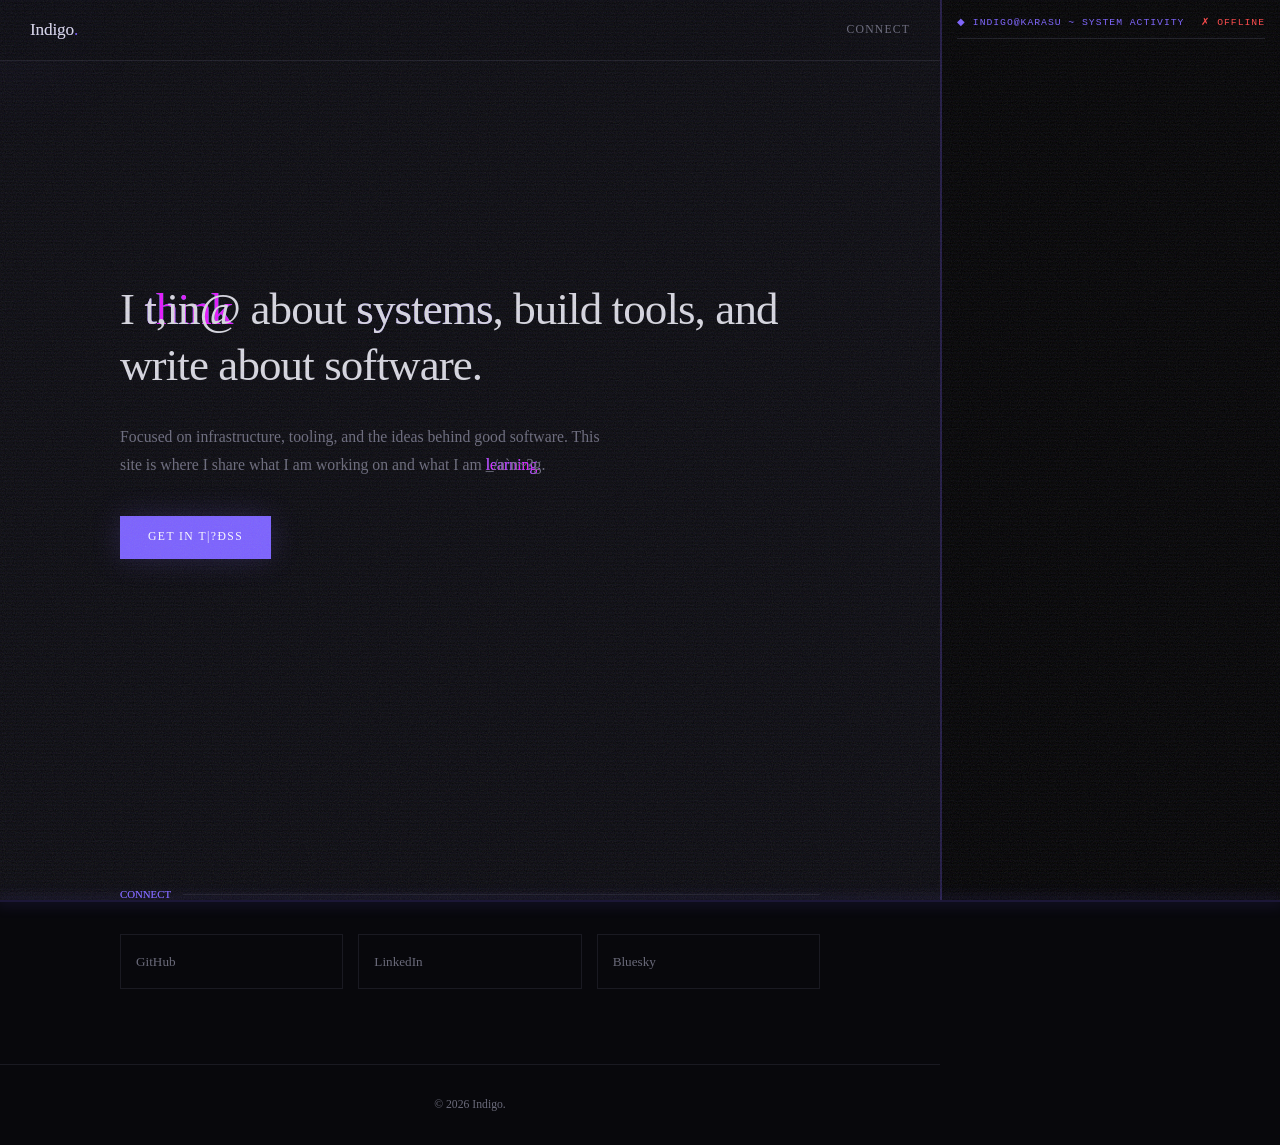
==== commit 01fa54d8: "Fix blank activity panel: pre-render GitHub feed to activity.json (hourly, auth token) instead of un" ====
--- a/index.html
+++ b/index.html
@@ -781,7 +781,7 @@
 
   <script>
   // ============================================================
-  // GITHUB ACTIVITY FEED — perpetual loop with typing animation
+  // GITHUB ACTIVITY FEED — loads pre-rendered activity.json (refreshed hourly, server-side)
   // ============================================================
   (async function loadGitHubFeed() {
     const entriesEl = document.getElementById('syslog-entries');
@@ -793,30 +793,26 @@
 
     function esc(s) { return String(s).replace(/&/g,'&amp;').replace(/</g,'&lt;').replace(/>/g,'&gt;').replace(/"/g,'&quot;'); }
 
-    function typeEntry(evt, index) {
+    function typeEntry(evt) {
       const d = document.createElement('div');
       d.className = 'syslog-entry typing';
-      const t = new Date(evt.created_at);
-      const ts = `${String(t.getHours()).padStart(2,'0')}:${String(t.getMinutes()).padStart(2,'0')}:${String(t.getSeconds()).padStart(2,'0')}`;
-      const repoUrl = `https://github.com/${esc(evt.repo?.name || '?'})`;
-      const repoName = esc(evt.repo?.name?.replace('indigokarasu/','./') || '?');
-      d.innerHTML = `<span class="time">${ts}</span> <a class="repo" href="${repoUrl}" target="_blank" rel="noopener">${repoName}</a> <span class="msg"></span>`;
+      const t = new Date(evt.time);
+      const ts = isNaN(t.getTime()) ? '' : `${String(t.getHours()).padStart(2,'0')}:${String(t.getMinutes()).padStart(2,'0')}:${String(t.getSeconds()).padStart(2,'0')}`;
+      const repoUrl = evt.repoUrl || ('https://github.com/' + (evt.repo || '?'));
+      const repoName = esc((evt.repo || '?').replace('indigokarasu/','./'));
+      const msg = evt.msg || evt.type || '';
+      d.innerHTML = `<span class="time">${ts}</span> <a class="repo" href="${esc(repoUrl)}" target="_blank" rel="noopener">${repoName}</a> <span class="msg"></span>`;
       const msgEl = d.querySelector('.msg');
       entriesEl.prepend(d);
 
-      // Type the message character by character
-      const fullMsg = index !== undefined ? formatEvent(evt) : (evt._formatted || '');
+      const fullMsg = msg;
       let charIdx = 0;
       const typeInterval = setInterval(() => {
         charIdx++;
         msgEl.textContent = fullMsg.slice(0, charIdx);
-        if (charIdx >= fullMsg.length) {
-          clearInterval(typeInterval);
-          d.classList.remove('typing');
-        }
+        if (charIdx >= fullMsg.length) { clearInterval(typeInterval); d.classList.remove('typing'); }
       }, 18 + Math.random() * 22);
 
-      // Expire old entries: fade then remove
       const allEntries = entriesEl.querySelectorAll('.syslog-entry');
       if (allEntries.length > MAX_ENTRIES) {
         const oldest = allEntries[allEntries.length - 1];
@@ -825,67 +821,73 @@
       }
     }
 
-    function formatEvent(e) {
-      const map = {
-        PushEvent: x => `push → ${x.payload?.commits?.length||0} commit${(x.payload?.commits?.length||0)!==1?'s':''}${x.payload?.commits?.[0]?.message?' └ '+x.payload.commits[0].message.split('\n')[0]:''}`,
-        CreateEvent: x => `create ${x.payload?.ref_type||'ref'}${x.payload?.ref?': '+x.payload.ref:''}`,
-        IssuesEvent: x => `${x.payload?.action} issue #${x.payload?.issue?.number}`,
-        PullRequestEvent: x => `${x.payload?.action} PR #${x.payload?.pull_request?.number}`,
-        IssueCommentEvent: x => `comment on #${x.payload?.issue?.number}`,
-        WatchEvent: x => 'starred ★',
-        ForkEvent: x => 'forked ⑂',
-        ReleaseEvent: x => `released ${x.payload?.release?.tag_name||''}`,
-      };
-      return (map[e.type] && map[e.type](e)) || e.type;
+    // Primary: local pre-rendered feed, refreshed hourly server-side with an
+    // authenticated token. The browser still makes a call on every visit, but
+    // never hits GitHub's 60/hr unauthenticated limit.
+    async function loadFromJson() {
+      const r = await fetch('./activity.json', { cache: 'no-store' });
+      if (!r.ok) throw new Error('activity.json ' + r.status);
+      const data = await r.json();
+      const evts = Array.isArray(data) ? data : (data.events || []);
+      if (!Array.isArray(evts) || !evts.length) throw new Error('empty');
+      return evts;
+    }
+
+    // Fallback: live GitHub API (degrades gracefully if activity.json is missing/stale)
+    async function loadFromApi() {
+      const r = await fetch('https://api.github.com/users/indigokarasu/events?per_page=30');
+      const evts = await r.json();
+      if (!Array.isArray(evts)) throw new Error('rate limited');
+      return evts.map(e => ({
+        type: e.type,
+        time: e.created_at,
+        repo: (e.repo && e.repo.name) || '?',
+        repoUrl: 'https://github.com/' + ((e.repo && e.repo.name) || '?'),
+        msg: e.type
+      }));
     }
 
     async function fetchEvents() {
       try {
-        const evts = await fetch('https://api.github.com/users/indigokarasu/events?per_page=30').then(r => r.json());
-        if (!Array.isArray(evts)) throw new Error('rate limited');
-        statusEl.textContent = `✓ ${evts.length} events`;
+        allEvents = await loadFromJson();
+        statusEl.textContent = `✓ ${allEvents.length} events`;
         statusEl.style.color = 'var(--accent)';
-        // Pre-format all messages
-        allEvents = evts.filter(e => formatEvent(e)).map(e => { e._formatted = formatEvent(e); return e; });
         eventIndex = 0;
         return true;
-      } catch(e) {
-        statusEl.textContent = '✗ offline';
-        statusEl.style.color = '#f44';
-        return false;
+      } catch (e1) {
+        try {
+          allEvents = await loadFromApi();
+          statusEl.textContent = `✓ ${allEvents.length} (live)`;
+          statusEl.style.color = 'var(--accent)';
+          eventIndex = 0;
+          return true;
+        } catch (e2) {
+          statusEl.textContent = '✗ offline';
+          statusEl.style.color = '#f44';
+          return false;
+        }
       }
     }
 
     async function cycle() {
       if (!isRunning) return;
-      if (allEvents.length === 0) {
-        await fetchEvents();
-      }
+      if (allEvents.length === 0) await fetchEvents();
       if (allEvents.length > 0) {
         const evt = allEvents[eventIndex % allEvents.length];
         typeEntry(evt);
         eventIndex++;
-        // When we've gone through all events once, refresh
-        if (eventIndex >= allEvents.length) {
-          eventIndex = 0;
-          setTimeout(fetchEvents, 120000); // refresh every 2 min
-        }
-      }
-      // Next entry in 4-8 seconds
+        if (eventIndex >= allEvents.length) { eventIndex = 0; setTimeout(fetchEvents, 120000); }
+      }
       setTimeout(cycle, 4000 + Math.random() * 4000);
     }
 
     if (await fetchEvents()) {
       isRunning = true;
-      // Start the loop with a staggered first few entries
       for (let i = 0; i < Math.min(3, allEvents.length); i++) {
-        const evt = allEvents[i];
-        typeEntry(evt, i);
+        typeEntry(allEvents[i]);
         eventIndex = i + 1;
-        // Brief delay between initial entries
         await new Promise(r => setTimeout(r, 800));
       }
-      // Continue the perpetual loop
       setTimeout(cycle, 5000);
     }
   })();
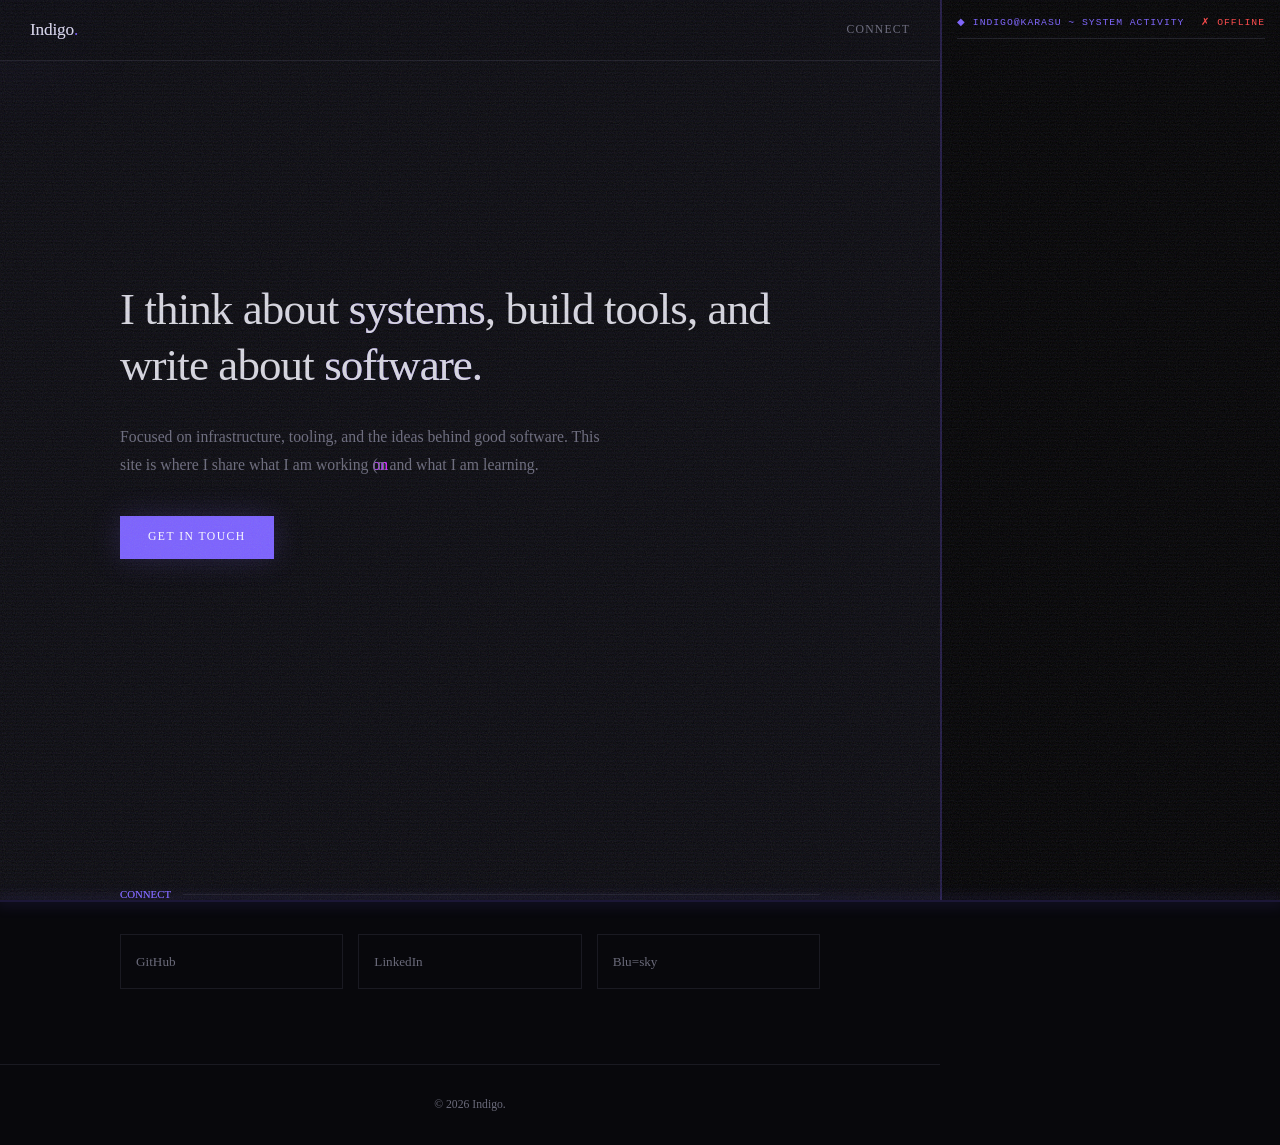
==== commit 16b267c1: "Feed panel starts full: render all existing activity instantly on load, then keep building with new " ====
--- a/index.html
+++ b/index.html
@@ -793,7 +793,16 @@
 
     function esc(s) { return String(s).replace(/&/g,'&amp;').replace(/</g,'&lt;').replace(/>/g,'&gt;').replace(/"/g,'&quot;'); }
 
-    function typeEntry(evt) {
+    function trim() {
+      const all = entriesEl.querySelectorAll('.syslog-entry');
+      if (all.length > MAX_ENTRIES) {
+        const oldest = all[all.length - 1];
+        oldest.classList.add('fading');
+        setTimeout(() => { if (oldest.parentNode) oldest.remove(); }, 600);
+      }
+    }
+
+    function typeEntry(evt, instant) {
       const d = document.createElement('div');
       d.className = 'syslog-entry typing';
       const t = new Date(evt.time);
@@ -805,25 +814,22 @@
       const msgEl = d.querySelector('.msg');
       entriesEl.prepend(d);
 
-      const fullMsg = msg;
+      if (instant) {
+        msgEl.textContent = msg;
+        d.classList.remove('typing');
+        trim();
+        return;
+      }
+
       let charIdx = 0;
       const typeInterval = setInterval(() => {
         charIdx++;
-        msgEl.textContent = fullMsg.slice(0, charIdx);
-        if (charIdx >= fullMsg.length) { clearInterval(typeInterval); d.classList.remove('typing'); }
+        msgEl.textContent = msg.slice(0, charIdx);
+        if (charIdx >= msg.length) { clearInterval(typeInterval); d.classList.remove('typing'); }
       }, 18 + Math.random() * 22);
-
-      const allEntries = entriesEl.querySelectorAll('.syslog-entry');
-      if (allEntries.length > MAX_ENTRIES) {
-        const oldest = allEntries[allEntries.length - 1];
-        oldest.classList.add('fading');
-        setTimeout(() => { if (oldest.parentNode) oldest.remove(); }, 600);
-      }
-    }
-
-    // Primary: local pre-rendered feed, refreshed hourly server-side with an
-    // authenticated token. The browser still makes a call on every visit, but
-    // never hits GitHub's 60/hr unauthenticated limit.
+      trim();
+    }
+
     async function loadFromJson() {
       const r = await fetch('./activity.json', { cache: 'no-store' });
       if (!r.ok) throw new Error('activity.json ' + r.status);
@@ -833,7 +839,6 @@
       return evts;
     }
 
-    // Fallback: live GitHub API (degrades gracefully if activity.json is missing/stale)
     async function loadFromApi() {
       const r = await fetch('https://api.github.com/users/indigokarasu/events?per_page=30');
       const evts = await r.json();
@@ -876,19 +881,22 @@
         const evt = allEvents[eventIndex % allEvents.length];
         typeEntry(evt);
         eventIndex++;
-        if (eventIndex >= allEvents.length) { eventIndex = 0; setTimeout(fetchEvents, 120000); }
+        if (eventIndex >= allEvents.length) {
+          eventIndex = 0;
+          setTimeout(fetchEvents, 120000);
+        }
       }
       setTimeout(cycle, 4000 + Math.random() * 4000);
     }
 
     if (await fetchEvents()) {
       isRunning = true;
-      for (let i = 0; i < Math.min(3, allEvents.length); i++) {
-        typeEntry(allEvents[i]);
-        eventIndex = i + 1;
-        await new Promise(r => setTimeout(r, 800));
-      }
-      setTimeout(cycle, 5000);
+      // Start FULL: render all existing activity immediately — never start blank.
+      const initial = allEvents.slice(0, MAX_ENTRIES);
+      for (const evt of initial) typeEntry(evt, true);
+      eventIndex = initial.length;
+      // Keep building with new entries.
+      setTimeout(cycle, 4000);
     }
   })();
   </script>
